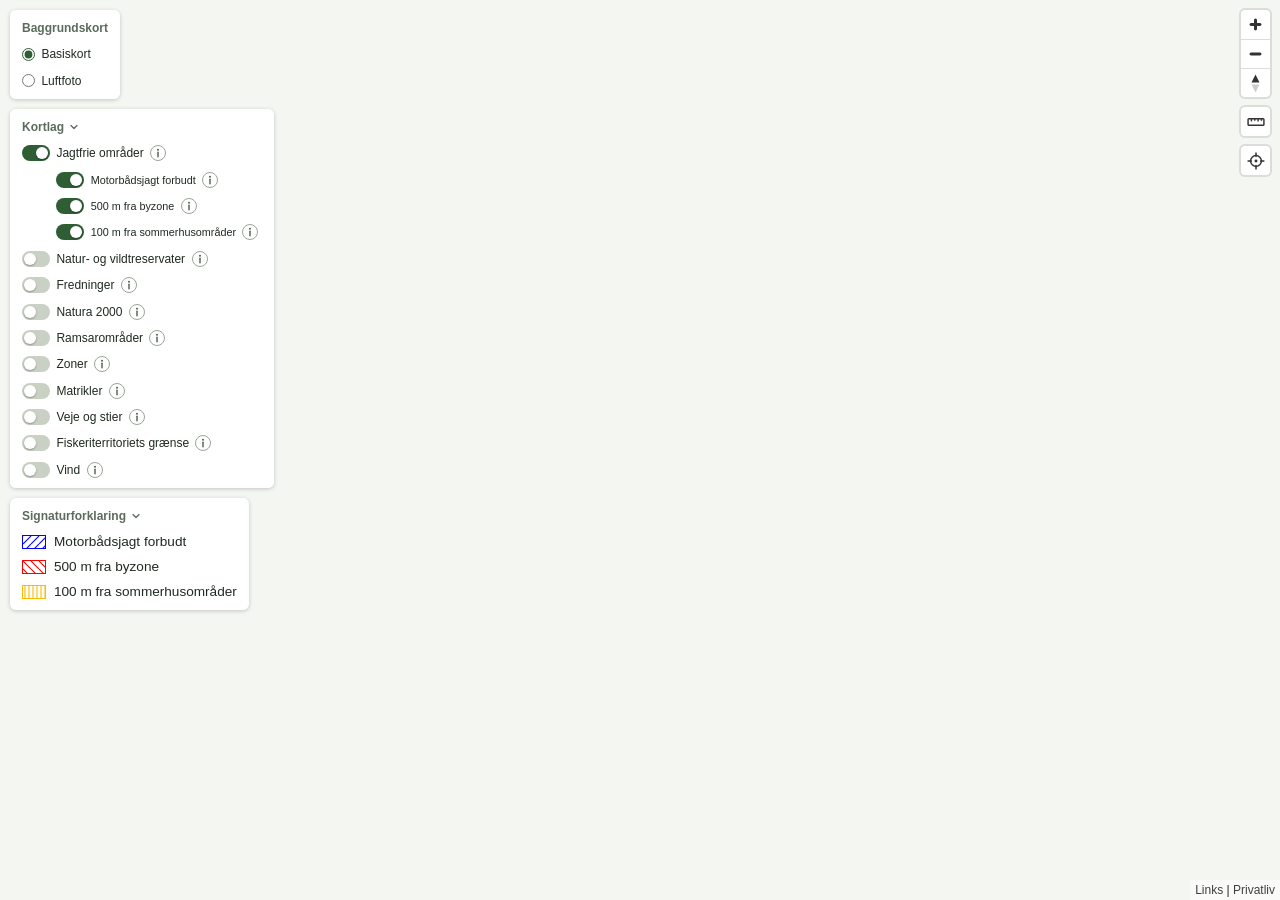
==== index.html @ 5e7ad7a2 "Publish site 20261121-222039" ====
<!doctype html>
<html lang="da">
  <head>
    <meta charset="UTF-8" />
    <meta name="viewport" content="width=device-width, initial-scale=1.0" />
    <title>Jagtkort – jagtfrie områder, reservater og matrikler i Danmark</title>
    <meta
      name="description"
      content="Gratis jagtkort over Danmark: jagtfrie områder, natur- og vildtreservater, fredninger, Natura 2000, byzoner, matrikler, veje og vindprognose på ét kort."
    />
    <meta property="og:type" content="website" />
    <meta property="og:locale" content="da_DK" />
    <meta property="og:site_name" content="Jagtkort" />
    <meta property="og:title" content="Jagtkort – jagtfrie områder, reservater og matrikler i Danmark" />
    <meta
      property="og:description"
      content="Gratis jagtkort over Danmark: jagtfrie områder, natur- og vildtreservater, fredninger, Natura 2000, byzoner, matrikler, veje og vindprognose på ét kort."
    />
    <meta property="og:url" content="https://jagtkort.dk/" />
    <script type="module" crossorigin src="./assets/index-CoKIV1v_.js"></script>
    <link rel="stylesheet" crossorigin href="./assets/index-B9wYsP1P.css">
  </head>
  <body>
    <div id="root"></div>
  </body>
</html>
---- assets/index-B9wYsP1P.css ----
:root{color-scheme:light;font-family:system-ui,-apple-system,Segoe UI,Roboto,sans-serif;color:#1f2a20;background:#f4f6f2}*{box-sizing:border-box}body{margin:0}.map-panels{position:absolute;top:10px;left:10px;display:flex;flex-direction:column;align-items:flex-start;gap:10px;max-height:calc(100% - 20px - 2.5rem)}.map-panels.is-closed>:not(.map-panels-toggle){display:none}@media (max-width: 600px),(max-height: 500px){.map-panels{top:0;left:0;max-height:calc(100% - 2.5rem);padding:10px;overflow-y:auto}.map-panels .map-panel-legend{flex-shrink:0}.map-panels:has(~.wind-card){max-height:calc(100% - 10.5rem)}}.map-panel{display:flex;flex-direction:column;flex-shrink:0;gap:.4rem;min-width:0;margin:0;padding:.5rem .75rem;border:0;border-radius:6px;background:#fff;box-shadow:0 1px 4px #0003;accent-color:#2f5d34}.map-panel-legend{flex-shrink:1;min-height:2rem}.map-panel legend,.map-panel-heading{float:left;margin:0;padding:0;font-size:.75rem;font-weight:600;color:#5b6b5c}.map-panel-toggle{display:flex;gap:.25rem;align-items:center;padding:0;border:0;background:none;color:inherit;font:inherit;cursor:pointer}.map-panel-toggle svg{transition:transform .15s ease}.map-panel-toggle[aria-expanded=false] svg{transform:rotate(-90deg)}.map-panel-toggle:focus-visible{outline:2px solid #2f5d34;outline-offset:2px}.map-panel-body{display:flex;flex-direction:column;gap:.4rem}.map-panel label{display:flex;gap:.4rem;align-items:center;cursor:pointer}.map-panel input{margin:0}.map-panel-row{position:relative;display:flex;gap:.4rem;align-items:center}.map-info-button{-webkit-appearance:none;-moz-appearance:none;appearance:none;display:grid;place-items:center;width:1rem;height:1rem;padding:0;border:1px solid #9aa596;border-radius:50%;background:#fff;color:#5b6b5c;cursor:pointer}.map-info-button svg{width:100%;height:100%}.map-info-button:hover,.map-info-button[aria-expanded=true]{border-color:#2f5d34;background:#2f5d34;color:#fff}.map-info-button:focus-visible{outline:2px solid #2f5d34;outline-offset:2px}.map-info-box{position:absolute;z-index:1;top:-.5rem;left:calc(100% + .75rem + 10px);width:max-content;max-width:16rem;padding:.6rem .75rem;border-radius:6px;background:#fff;box-shadow:0 1px 4px #0003;font-size:.85rem;line-height:1.4}@media (max-width: 600px),(max-height: 500px){.map-info-box{top:calc(100% + .3rem);left:0;width:auto;max-width:none;right:0}}.map-info-box p{margin:0 0 .3rem}.map-info-box a{color:#2f5d34}.visually-hidden{position:absolute;width:1px;height:1px;overflow:hidden;clip:rect(0 0 0 0);white-space:nowrap}.map-panel-status{display:grid;margin-left:auto;padding-left:.5rem;color:#888}.map-panel-status>*{grid-area:1 / 1;justify-self:end;display:flex;align-items:center;gap:.35em;visibility:hidden}.map-panel-status>.is-current{visibility:visible}.map-panel-spinner{width:1.1em;height:1.1em;border:2px solid #c9d1c4;border-top-color:#2f5d34;border-radius:50%;animation:map-panel-spin .8s linear infinite}@keyframes map-panel-spin{to{transform:rotate(360deg)}}.map-panel-parts{display:flex;flex-direction:column;gap:.4rem;padding-left:2.15rem;font-size:.9em}.map-legend{display:flex;flex-direction:column;gap:.3rem;min-height:0;margin:0;padding:0;overflow-y:auto;font-size:.85rem;list-style:none}.map-legend li{display:flex;flex:none;gap:.5rem;align-items:center}.area-swatch{flex:none;width:24px;height:14px;border:1.25px solid}.line-swatch{flex:none;width:24px;height:14px}.switch{-webkit-appearance:none;-moz-appearance:none;appearance:none;position:relative;flex:none;width:1.75rem;height:1rem;border-radius:.5rem;background:#c9d1c4;cursor:pointer;transition:background-color .15s ease}.switch:before{content:"";position:absolute;top:2px;left:2px;width:calc(1rem - 4px);height:calc(1rem - 4px);border-radius:50%;background:#fff;box-shadow:0 1px 2px #0000004d;transition:transform .15s ease}.switch:checked{background:#2f5d34}.switch:checked:before{transform:translate(.75rem)}.switch:focus-visible{outline:2px solid #2f5d34;outline-offset:2px}.maplibregl-ctrl-group .tool-button{display:flex;align-items:center;justify-content:center;color:#333}.maplibregl-ctrl-group .tool-button[aria-pressed=true]{background:#2f5d34;color:#fff}.measure-point{width:12px;height:12px;border:2px solid #000;border-radius:50%;background:#fff;cursor:pointer}.tool-card{position:absolute;bottom:4.5rem;left:50%;transform:translate(-50%);display:flex;gap:.75rem;align-items:center;padding:.5rem .75rem;border-radius:6px;background:#fff;box-shadow:0 1px 4px #0003;white-space:nowrap}.measure-card span{min-width:10.5em;font-variant-numeric:tabular-nums}.tool-card button{padding:.2rem .5rem;border:1px solid #c9d1c4;border-radius:4px;background:#fff;font:inherit;cursor:pointer}.inspect-point{width:12px;height:12px;border:2px solid #fff;border-radius:50%;background:#2f5d34;box-shadow:0 0 0 1px #0006}.inspect-panel{position:absolute;top:10px;right:49px;width:20rem;max-height:calc(100% - 20px - 2.5rem);overflow-y:auto;padding:.6rem .75rem;border-radius:6px;background:#fff;box-shadow:0 1px 4px #0003}@media (max-width: 800px){.inspect-panel{top:auto;right:10px;bottom:4.5rem;left:10px;width:auto;max-height:45%}.wind-card~.inspect-panel{bottom:11rem;max-height:35%}}.inspect-header{display:flex;flex-wrap:wrap;gap:.4rem;align-items:flex-start;margin-bottom:.5rem}.inspect-share,.inspect-close{flex:none;height:1.75rem;padding:0 .5rem;border:1px solid #c9d1c4;border-radius:4px;background:#fff;color:inherit;font:inherit;cursor:pointer}.inspect-close{width:1.75rem;padding:0 0 .1rem;font-size:1.25rem;line-height:1}.inspect-share:focus-visible,.inspect-close:focus-visible{outline:2px solid #2f5d34;outline-offset:2px}.inspect-link{order:1;flex:0 0 100%;min-width:0;padding:.2rem .4rem;border:1px solid #c9d1c4;border-radius:4px;font:inherit}.inspect{font-size:.85rem;line-height:1.35}.inspect small{display:block;color:#5b6b5c}.inspect a{color:#2f5d34}.inspect-position{flex:1;margin:0;font-variant-numeric:tabular-nums}.inspect dl{display:grid;grid-template-columns:auto 1fr;gap:.35rem .75rem;margin:0}.inspect dt{color:#5b6b5c}.inspect dd{margin:0}.inspect-item{display:block}.inspect-item+.inspect-item{margin-top:.25rem}.inspect h3{margin:.7rem 0 .35rem;padding-top:.5rem;border-top:1px solid #e3e8df;font-size:inherit}.inspect-areas{display:flex;flex-direction:column;gap:.35rem;margin:0;padding:0;list-style:none}.inspect-areas li{display:flex;gap:.5rem;align-items:flex-start}.inspect-areas .area-swatch{margin-top:.1rem}.inspect-note{margin:0;color:#5b6b5c}.inspect-pending{display:flex;gap:.35em;align-items:center;color:#888}.inspect-credits{margin:.6rem 0 0;font-size:.7rem;color:#5b6b5c}.inspect-credits a{color:inherit}.wind-card{position:absolute;bottom:5rem;left:50%;transform:translate(-50%);width:min(24rem,calc(100% - 20px));padding:.5rem .75rem;border-radius:6px;background:#fff;box-shadow:0 1px 4px #0003}.wind-card~.tool-card{bottom:11rem}.wind-card-time{display:flex;align-items:center;height:1.75rem;font-variant-numeric:tabular-nums}.wind-card-time output{flex:1;text-align:center}.wind-card-time button{width:1.75rem;height:1.75rem;padding:0 0 .15rem;border:1px solid #c9d1c4;border-radius:4px;background:#fff;color:inherit;font:inherit;font-size:1.25rem;line-height:1;cursor:pointer}.wind-card-time button:disabled{color:#c9d1c4;cursor:default}.wind-slider{-webkit-appearance:none;-moz-appearance:none;appearance:none;display:block;width:100%;height:1.75rem;margin:0;background:none;cursor:pointer}.wind-slider::-webkit-slider-runnable-track{height:4px;border-radius:2px;background:#c9d1c4}.wind-slider::-moz-range-track{height:4px;border-radius:2px;background:#c9d1c4}.wind-slider::-webkit-slider-thumb{-webkit-appearance:none;-moz-appearance:none;appearance:none;width:1.25rem;height:1.25rem;margin-top:calc(2px - .625rem);border:2px solid #fff;border-radius:50%;background:#2f5d34;box-shadow:0 1px 2px #0000004d}.wind-slider::-moz-range-thumb{box-sizing:border-box;width:1.25rem;height:1.25rem;border:2px solid #fff;border-radius:50%;background:#2f5d34;box-shadow:0 1px 2px #0000004d}.wind-slider:focus-visible{outline:2px solid #2f5d34;outline-offset:2px}.wind-days{position:relative;height:1rem;margin:0 .625rem;font-size:.7rem;line-height:1rem;color:#5b6b5c}.wind-days span{position:absolute;top:0;height:100%;padding-left:.25rem;border-left:1px solid #9aa596;white-space:nowrap}.page{max-width:1100px;margin:0 auto;padding:3rem 1.25rem 4rem}.page__header h1{margin:0 0 .25rem;font-size:2.25rem;letter-spacing:-.02em}.page__header p{margin:0 0 2rem;color:#5b6b5c}.cards{list-style:none;margin:0;padding:0;display:grid;gap:1.5rem;grid-template-columns:repeat(auto-fill,minmax(280px,1fr))}.cards li{position:relative;transition:transform .15s ease}.cards li:hover,.cards li:has(:focus-visible){transform:translateY(-3px)}.card{display:flex;flex-direction:column;height:100%;overflow:hidden;border-radius:12px;background:#fff;color:inherit;text-decoration:none;box-shadow:0 1px 2px #1f2a2014,0 8px 24px #1f2a200f;transition:box-shadow .15s ease}.cards li:hover .card,.card:focus-visible{box-shadow:0 2px 4px #1f2a201a,0 14px 32px #1f2a201f}.card__image{display:block;width:100%;aspect-ratio:16 / 10;object-fit:cover;background:#e3e8df}.card__credit{position:absolute;top:0;right:0;margin:0;padding:.1rem .45rem;border-radius:0 12px 0 6px;font-size:.6875rem;color:#fff;background:#1f2a20cc}.card__credit a{color:inherit;text-decoration:none}.card__credit a:hover{text-decoration:underline}.card__body{padding:1rem 1.1rem 1.25rem}.card__body h2{margin:0 0 .35rem;font-size:1.1rem}.card__body p{margin:0;font-size:.9rem;line-height:1.45;color:#5b6b5c}.about{max-width:44rem;margin-top:3rem}.about h2{margin:0 0 .25rem;font-size:1.5rem}.about p{margin:0 0 .75rem;color:#5b6b5c;line-height:1.5}.about a{color:#2f5d34}.laws{margin-top:3rem}.laws h2{margin:0 0 .25rem;font-size:1.5rem}.laws p{margin:0 0 1rem;color:#5b6b5c}.laws ul{margin:0;padding:0;list-style:none;border-radius:12px;background:#fff;box-shadow:0 1px 2px #1f2a2014,0 8px 24px #1f2a200f}.laws li{display:flex;flex-wrap:wrap;justify-content:space-between;gap:.25rem 1rem;padding:.85rem 1.1rem}.laws li+li{border-top:1px solid #e3e8df}.laws a{color:#2f5d34;font-weight:600;text-decoration:none}.laws a:hover,.laws a:focus-visible{text-decoration:underline}.laws__ref{font-size:.85rem;color:#5b6b5c}.page__footer{margin-top:3rem;padding-top:1rem;border-top:1px solid #dfe5da;font-size:.75rem;line-height:1.5;color:#5b6b5c}.page__footer a{color:inherit}.page__header a,.text a{color:#2f5d34}.text{max-width:44rem;line-height:1.55}.text p{margin:0 0 .75rem}
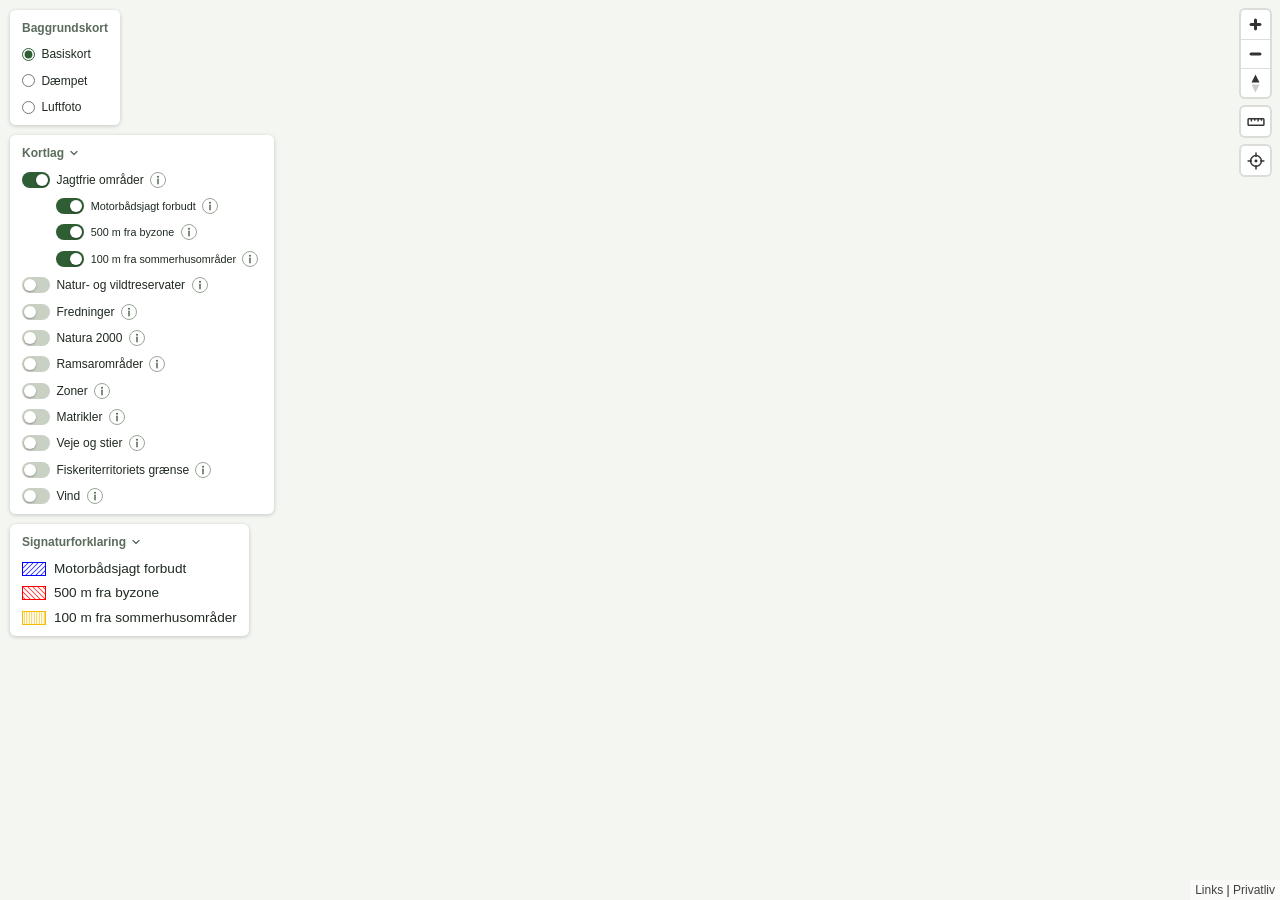
==== commit d592d11d: "Publish site 20261123-124647" ====
--- a/index.html
+++ b/index.html
@@ -17,8 +17,8 @@
       content="Gratis jagtkort over Danmark: jagtfrie områder, natur- og vildtreservater, fredninger, Natura 2000, byzoner, matrikler, veje og vindprognose på ét kort."
     />
     <meta property="og:url" content="https://jagtkort.dk/" />
-    <script type="module" crossorigin src="./assets/index-CoKIV1v_.js"></script>
-    <link rel="stylesheet" crossorigin href="./assets/index-B9wYsP1P.css">
+    <script type="module" crossorigin src="./assets/index-cZtCzRkx.js"></script>
+    <link rel="stylesheet" crossorigin href="./assets/index-BGNX6D4W.css">
   </head>
   <body>
     <div id="root"></div>
--- a/assets/index-BGNX6D4W.css
+++ b/assets/index-BGNX6D4W.css
@@ -0,0 +1 @@
+:root{color-scheme:light;font-family:system-ui,-apple-system,Segoe UI,Roboto,sans-serif;color:#1f2a20;background:#f4f6f2}*{box-sizing:border-box}body{margin:0}.map-panels{position:absolute;top:10px;left:10px;display:flex;flex-direction:column;align-items:flex-start;gap:10px;max-height:calc(100% - 20px - 2.5rem)}.map-panels.is-closed>:not(.map-panels-toggle){display:none}@media (max-width: 600px),(max-height: 500px){.map-panels{top:0;left:0;max-height:calc(100% - 2.5rem);padding:10px;overflow-y:auto}.map-panels .map-panel-legend{flex-shrink:0}.map-panels:has(~.wind-card){max-height:calc(100% - 10.5rem)}}.map-panel{display:flex;flex-direction:column;flex-shrink:0;gap:.4rem;min-width:0;margin:0;padding:.5rem .75rem;border:0;border-radius:6px;background:#fff;box-shadow:0 1px 4px #0003;accent-color:#2f5d34}.map-panel-legend{flex-shrink:1;min-height:2rem}.map-panel legend,.map-panel-heading{float:left;margin:0;padding:0;font-size:.75rem;font-weight:600;color:#5b6b5c}.map-panel-toggle{display:flex;gap:.25rem;align-items:center;padding:0;border:0;background:none;color:inherit;font:inherit;cursor:pointer}.map-panel-toggle svg{transition:transform .15s ease}.map-panel-toggle[aria-expanded=false] svg{transform:rotate(-90deg)}.map-panel-toggle:focus-visible{outline:2px solid #2f5d34;outline-offset:2px}.map-panel-body{display:flex;flex-direction:column;gap:.4rem}.map-panel label{display:flex;gap:.4rem;align-items:center;cursor:pointer}.map-panel input{margin:0}.map-panel-row{position:relative;display:flex;gap:.4rem;align-items:center}.map-info-button{-webkit-appearance:none;-moz-appearance:none;appearance:none;display:grid;place-items:center;width:1rem;height:1rem;padding:0;border:1px solid #9aa596;border-radius:50%;background:#fff;color:#5b6b5c;cursor:pointer}.map-info-button svg{width:100%;height:100%}.map-info-button:hover,.map-info-button[aria-expanded=true]{border-color:#2f5d34;background:#2f5d34;color:#fff}.map-info-button:focus-visible{outline:2px solid #2f5d34;outline-offset:2px}.map-info-box{position:absolute;z-index:1;top:-.5rem;left:calc(100% + .75rem + 10px);width:max-content;max-width:16rem;padding:.6rem .75rem;border-radius:6px;background:#fff;box-shadow:0 1px 4px #0003;font-size:.85rem;line-height:1.4}@media (max-width: 600px),(max-height: 500px){.map-info-box{top:calc(100% + .3rem);left:0;width:auto;max-width:none;right:0}}.map-info-box p{margin:0 0 .3rem}.map-info-box a{color:#2f5d34}.visually-hidden{position:absolute;width:1px;height:1px;overflow:hidden;clip:rect(0 0 0 0);white-space:nowrap}.map-panel-status{display:grid;margin-left:auto;padding-left:.5rem;color:#888}.map-panel-status>*{grid-area:1 / 1;justify-self:end;display:flex;align-items:center;gap:.35em;visibility:hidden}.map-panel-status>.is-current{visibility:visible}.map-panel-spinner{width:1.1em;height:1.1em;border:2px solid #c9d1c4;border-top-color:#2f5d34;border-radius:50%;animation:map-panel-spin .8s linear infinite}@keyframes map-panel-spin{to{transform:rotate(360deg)}}.map-panel-parts{display:flex;flex-direction:column;gap:.4rem;padding-left:2.15rem;font-size:.9em}.map-legend{display:flex;flex-direction:column;gap:.3rem;min-height:0;margin:0;padding:0;overflow-y:auto;font-size:.85rem;list-style:none}.map-legend li{display:flex;flex:none;gap:.5rem;align-items:center}.area-swatch{flex:none;width:24px;height:14px;border:1.25px solid}.line-swatch{flex:none;width:24px;height:14px}.switch{-webkit-appearance:none;-moz-appearance:none;appearance:none;position:relative;flex:none;width:1.75rem;height:1rem;border-radius:.5rem;background:#c9d1c4;cursor:pointer;transition:background-color .15s ease}.switch:before{content:"";position:absolute;top:2px;left:2px;width:calc(1rem - 4px);height:calc(1rem - 4px);border-radius:50%;background:#fff;box-shadow:0 1px 2px #0000004d;transition:transform .15s ease}.switch:checked{background:#2f5d34}.switch:checked:before{transform:translate(.75rem)}.switch:focus-visible{outline:2px solid #2f5d34;outline-offset:2px}.maplibregl-ctrl-group .tool-button{display:flex;align-items:center;justify-content:center;color:#333}.maplibregl-ctrl-group .tool-button[aria-pressed=true]{background:#2f5d34;color:#fff}.measure-point{width:12px;height:12px;border:2px solid #000;border-radius:50%;background:#fff;cursor:pointer}.tool-card{position:absolute;bottom:4.5rem;left:50%;transform:translate(-50%);display:flex;gap:.75rem;align-items:center;padding:.5rem .75rem;border-radius:6px;background:#fff;box-shadow:0 1px 4px #0003;white-space:nowrap}.measure-card span{min-width:10.5em;font-variant-numeric:tabular-nums}.tool-card button{padding:.2rem .5rem;border:1px solid #c9d1c4;border-radius:4px;background:#fff;font:inherit;cursor:pointer}.inspect-point{width:12px;height:12px;border:2px solid #fff;border-radius:50%;background:#2f5d34;box-shadow:0 0 0 1px #0006}.inspect-panel{position:absolute;top:10px;right:49px;width:20rem;max-height:calc(100% - 20px - 2.5rem);overflow-y:auto;padding:.6rem .75rem;border-radius:6px;background:#fff;box-shadow:0 1px 4px #0003}@media (max-width: 800px){.inspect-panel{top:auto;right:10px;bottom:4.5rem;left:10px;width:auto;max-height:45%}.wind-card~.inspect-panel{bottom:11rem;max-height:35%}}.inspect-header{display:flex;flex-wrap:wrap;gap:.4rem;align-items:flex-start;margin-bottom:.5rem}.inspect-share,.inspect-close{flex:none;height:1.75rem;padding:0 .5rem;border:1px solid #c9d1c4;border-radius:4px;background:#fff;color:inherit;font:inherit;cursor:pointer}.inspect-close{width:1.75rem;padding:0 0 .1rem;font-size:1.25rem;line-height:1}.inspect-share:focus-visible,.inspect-close:focus-visible{outline:2px solid #2f5d34;outline-offset:2px}.inspect-link{order:1;flex:0 0 100%;min-width:0;padding:.2rem .4rem;border:1px solid #c9d1c4;border-radius:4px;font:inherit}.inspect{font-size:.85rem;line-height:1.35}.inspect small{display:block;color:#5b6b5c}.inspect a{color:#2f5d34}.inspect-position{flex:1;margin:0;font-variant-numeric:tabular-nums}.inspect dl{display:grid;grid-template-columns:auto 1fr;gap:.35rem .75rem;margin:0}.inspect dt{color:#5b6b5c}.inspect dd{margin:0}.inspect-item{display:block}.inspect-item+.inspect-item{margin-top:.25rem}.inspect h3{margin:.7rem 0 .35rem;padding-top:.5rem;border-top:1px solid #e3e8df;font-size:inherit}.inspect-areas{display:flex;flex-direction:column;gap:.35rem;margin:0;padding:0;list-style:none}.inspect-areas li{display:flex;gap:.5rem;align-items:flex-start}.inspect-areas .area-swatch{margin-top:.1rem}.inspect-rule{color:#5b6b5c;font-size:.8rem}.inspect-rule summary{cursor:pointer}.inspect-rule p{margin:.2rem 0 .3rem;white-space:pre-line}.inspect-areas+.inspect-areas,.inspect-areas+.inspect-note{margin-top:.35rem}.inspect-note{margin:0;color:#5b6b5c}.inspect-pending{display:flex;gap:.35em;align-items:center;color:#888}.inspect-credits{margin:.6rem 0 0;font-size:.7rem;color:#5b6b5c}.inspect-credits a{color:inherit}.wind-card{position:absolute;bottom:5rem;left:50%;transform:translate(-50%);width:min(24rem,calc(100% - 20px));padding:.5rem .75rem;border-radius:6px;background:#fff;box-shadow:0 1px 4px #0003}.wind-card~.tool-card{bottom:11rem}.wind-card-time{display:flex;align-items:center;height:1.75rem;font-variant-numeric:tabular-nums}.wind-card-time output{flex:1;text-align:center}.wind-card-time button{width:1.75rem;height:1.75rem;padding:0 0 .15rem;border:1px solid #c9d1c4;border-radius:4px;background:#fff;color:inherit;font:inherit;font-size:1.25rem;line-height:1;cursor:pointer}.wind-card-time button:disabled{color:#c9d1c4;cursor:default}.wind-slider{-webkit-appearance:none;-moz-appearance:none;appearance:none;display:block;width:100%;height:1.75rem;margin:0;background:none;cursor:pointer}.wind-slider::-webkit-slider-runnable-track{height:4px;border-radius:2px;background:#c9d1c4}.wind-slider::-moz-range-track{height:4px;border-radius:2px;background:#c9d1c4}.wind-slider::-webkit-slider-thumb{-webkit-appearance:none;-moz-appearance:none;appearance:none;width:1.25rem;height:1.25rem;margin-top:calc(2px - .625rem);border:2px solid #fff;border-radius:50%;background:#2f5d34;box-shadow:0 1px 2px #0000004d}.wind-slider::-moz-range-thumb{box-sizing:border-box;width:1.25rem;height:1.25rem;border:2px solid #fff;border-radius:50%;background:#2f5d34;box-shadow:0 1px 2px #0000004d}.wind-slider:focus-visible{outline:2px solid #2f5d34;outline-offset:2px}.wind-days{position:relative;height:1rem;margin:0 .625rem;font-size:.7rem;line-height:1rem;color:#5b6b5c}.wind-days span{position:absolute;top:0;height:100%;padding-left:.25rem;border-left:1px solid #9aa596;white-space:nowrap}.page{max-width:1100px;margin:0 auto;padding:3rem 1.25rem 4rem}.page__header h1{margin:0 0 .25rem;font-size:2.25rem;letter-spacing:-.02em}.page__header p{margin:0 0 2rem;color:#5b6b5c}.cards{list-style:none;margin:0;padding:0;display:grid;gap:1.5rem;grid-template-columns:repeat(auto-fill,minmax(280px,1fr))}.cards li{position:relative;transition:transform .15s ease}.cards li:hover,.cards li:has(:focus-visible){transform:translateY(-3px)}.card{display:flex;flex-direction:column;height:100%;overflow:hidden;border-radius:12px;background:#fff;color:inherit;text-decoration:none;box-shadow:0 1px 2px #1f2a2014,0 8px 24px #1f2a200f;transition:box-shadow .15s ease}.cards li:hover .card,.card:focus-visible{box-shadow:0 2px 4px #1f2a201a,0 14px 32px #1f2a201f}.card__image{display:block;width:100%;aspect-ratio:16 / 10;object-fit:cover;background:#e3e8df}.card__credit{position:absolute;top:0;right:0;margin:0;padding:.1rem .45rem;border-radius:0 12px 0 6px;font-size:.6875rem;color:#fff;background:#1f2a20cc}.card__credit a{color:inherit;text-decoration:none}.card__credit a:hover{text-decoration:underline}.card__body{padding:1rem 1.1rem 1.25rem}.card__body h2{margin:0 0 .35rem;font-size:1.1rem}.card__body p{margin:0;font-size:.9rem;line-height:1.45;color:#5b6b5c}.about{max-width:44rem;margin-top:3rem}.about h2{margin:0 0 .25rem;font-size:1.5rem}.about p{margin:0 0 .75rem;color:#5b6b5c;line-height:1.5}.about a{color:#2f5d34}.laws{margin-top:3rem}.laws h2{margin:0 0 .25rem;font-size:1.5rem}.laws p{margin:0 0 1rem;color:#5b6b5c}.laws ul{margin:0;padding:0;list-style:none;border-radius:12px;background:#fff;box-shadow:0 1px 2px #1f2a2014,0 8px 24px #1f2a200f}.laws li{display:flex;flex-wrap:wrap;justify-content:space-between;gap:.25rem 1rem;padding:.85rem 1.1rem}.laws li+li{border-top:1px solid #e3e8df}.laws a{color:#2f5d34;font-weight:600;text-decoration:none}.laws a:hover,.laws a:focus-visible{text-decoration:underline}.laws__ref{font-size:.85rem;color:#5b6b5c}.page__footer{margin-top:3rem;padding-top:1rem;border-top:1px solid #dfe5da;font-size:.75rem;line-height:1.5;color:#5b6b5c}.page__footer a{color:inherit}.page__header a,.text a{color:#2f5d34}.text{max-width:44rem;line-height:1.55}.text p{margin:0 0 .75rem}
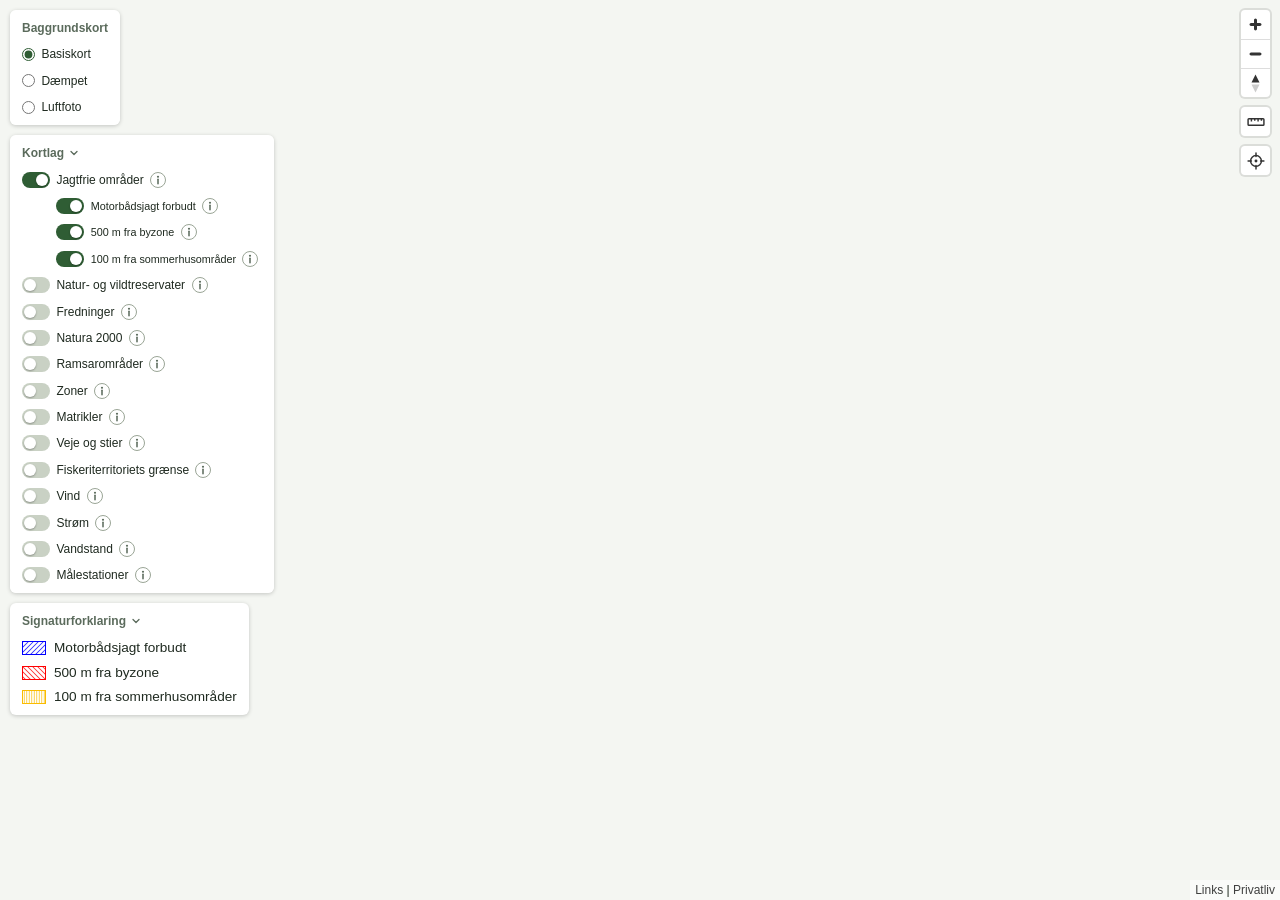
==== commit 974b0fdf: "Publish site 20261123-203820" ====
--- a/index.html
+++ b/index.html
@@ -17,8 +17,8 @@
       content="Gratis jagtkort over Danmark: jagtfrie områder, natur- og vildtreservater, fredninger, Natura 2000, byzoner, matrikler, veje og vindprognose på ét kort."
     />
     <meta property="og:url" content="https://jagtkort.dk/" />
-    <script type="module" crossorigin src="./assets/index-cZtCzRkx.js"></script>
-    <link rel="stylesheet" crossorigin href="./assets/index-BGNX6D4W.css">
+    <script type="module" crossorigin src="./assets/index-tEbn5fWo.js"></script>
+    <link rel="stylesheet" crossorigin href="./assets/index-BYzYCMsF.css">
   </head>
   <body>
     <div id="root"></div>
--- a/assets/index-BYzYCMsF.css
+++ b/assets/index-BYzYCMsF.css
@@ -0,0 +1 @@
+:root{color-scheme:light;font-family:system-ui,-apple-system,Segoe UI,Roboto,sans-serif;color:#1f2a20;background:#f4f6f2}*{box-sizing:border-box}body{margin:0}.map-panels{position:absolute;top:10px;left:10px;display:flex;flex-direction:column;align-items:flex-start;gap:10px;max-height:calc(100% - 20px - 2.5rem)}.map-panels.is-closed>:not(.map-panels-toggle){display:none}@media (max-width: 600px),(max-height: 500px){.map-panels{top:0;left:0;max-height:calc(100% - 2.5rem);padding:10px;overflow-y:auto}.map-panels .map-panel-legend{flex-shrink:0}.map-panels:has(~.forecast-card){max-height:calc(100% - 11.75rem)}}.map-panel{display:flex;flex-direction:column;flex-shrink:0;gap:.4rem;min-width:0;margin:0;padding:.5rem .75rem;border:0;border-radius:6px;background:#fff;box-shadow:0 1px 4px #0003;accent-color:#2f5d34}.map-panel-legend{flex-shrink:1;min-height:2rem}.map-panel legend,.map-panel-heading{float:left;margin:0;padding:0;font-size:.75rem;font-weight:600;color:#5b6b5c}.map-panel-toggle{display:flex;gap:.25rem;align-items:center;padding:0;border:0;background:none;color:inherit;font:inherit;cursor:pointer}.map-panel-toggle svg{transition:transform .15s ease}.map-panel-toggle[aria-expanded=false] svg{transform:rotate(-90deg)}.map-panel-toggle:focus-visible{outline:2px solid #2f5d34;outline-offset:2px}.map-panel-body{display:flex;flex-direction:column;gap:.4rem}.map-panel label{display:flex;gap:.4rem;align-items:center;cursor:pointer}.map-panel input{margin:0}.map-panel-row{position:relative;display:flex;gap:.4rem;align-items:center}.map-info-button{-webkit-appearance:none;-moz-appearance:none;appearance:none;display:grid;place-items:center;width:1rem;height:1rem;padding:0;border:1px solid #9aa596;border-radius:50%;background:#fff;color:#5b6b5c;cursor:pointer}.map-info-button svg{width:100%;height:100%}.map-info-button:hover,.map-info-button[aria-expanded=true]{border-color:#2f5d34;background:#2f5d34;color:#fff}.map-info-button:focus-visible{outline:2px solid #2f5d34;outline-offset:2px}.map-info-box{position:absolute;z-index:1;top:-.5rem;left:calc(100% + .75rem + 10px);width:max-content;max-width:16rem;padding:.6rem .75rem;border-radius:6px;background:#fff;box-shadow:0 1px 4px #0003;font-size:.85rem;line-height:1.4}@media (max-width: 600px),(max-height: 500px){.map-info-box{top:calc(100% + .3rem);left:0;width:auto;max-width:none;right:0}}.map-info-box p{margin:0 0 .3rem}.map-info-box a{color:#2f5d34}.visually-hidden{position:absolute;width:1px;height:1px;overflow:hidden;clip:rect(0 0 0 0);white-space:nowrap}.map-panel-status{display:grid;margin-left:auto;padding-left:.5rem;color:#888}.map-panel-status>*{grid-area:1 / 1;justify-self:end;display:flex;align-items:center;gap:.35em;visibility:hidden}.map-panel-status>.is-current{visibility:visible}.map-panel-spinner{width:1.1em;height:1.1em;border:2px solid #c9d1c4;border-top-color:#2f5d34;border-radius:50%;animation:map-panel-spin .8s linear infinite}@keyframes map-panel-spin{to{transform:rotate(360deg)}}.map-panel-parts{display:flex;flex-direction:column;gap:.4rem;padding-left:2.15rem;font-size:.9em}.map-legend{display:flex;flex-direction:column;gap:.3rem;min-height:0;margin:0;padding:0;overflow-y:auto;font-size:.85rem;list-style:none}.map-legend li{display:flex;flex:none;gap:.5rem;align-items:center}.area-swatch{flex:none;width:24px;height:14px;border:1.25px solid}.line-swatch{flex:none;width:24px;height:14px}.switch{-webkit-appearance:none;-moz-appearance:none;appearance:none;position:relative;flex:none;width:1.75rem;height:1rem;border-radius:.5rem;background:#c9d1c4;cursor:pointer;transition:background-color .15s ease}.switch:before{content:"";position:absolute;top:2px;left:2px;width:calc(1rem - 4px);height:calc(1rem - 4px);border-radius:50%;background:#fff;box-shadow:0 1px 2px #0000004d;transition:transform .15s ease}.switch:checked{background:#2f5d34}.switch:checked:before{transform:translate(.75rem)}.switch:focus-visible{outline:2px solid #2f5d34;outline-offset:2px}.maplibregl-ctrl-group .tool-button{display:flex;align-items:center;justify-content:center;color:#333}.maplibregl-ctrl-group .tool-button[aria-pressed=true]{background:#2f5d34;color:#fff}.measure-point{width:12px;height:12px;border:2px solid #000;border-radius:50%;background:#fff;cursor:pointer}.tool-card{position:absolute;bottom:4.5rem;left:50%;transform:translate(-50%);display:flex;gap:.75rem;align-items:center;padding:.5rem .75rem;border-radius:6px;background:#fff;box-shadow:0 1px 4px #0003;white-space:nowrap}.measure-card span{min-width:10.5em;font-variant-numeric:tabular-nums}.tool-card button{padding:.2rem .5rem;border:1px solid #c9d1c4;border-radius:4px;background:#fff;font:inherit;cursor:pointer}.inspect-point{width:12px;height:12px;border:2px solid #fff;border-radius:50%;background:#2f5d34;box-shadow:0 0 0 1px #0006}.inspect-panel{position:absolute;top:10px;right:49px;width:20rem;max-height:calc(100% - 20px - 2.5rem);overflow-y:auto;padding:.6rem .75rem;border-radius:6px;background:#fff;box-shadow:0 1px 4px #0003}@media (max-width: 800px){.inspect-panel{top:auto;right:10px;bottom:4.5rem;left:10px;width:auto;max-height:45%}.forecast-card~.inspect-panel{bottom:12.25rem;max-height:35%}}.inspect-header{display:flex;flex-wrap:wrap;gap:.4rem;align-items:flex-start;margin-bottom:.5rem}.inspect-share,.inspect-close{flex:none;height:1.75rem;padding:0 .5rem;border:1px solid #c9d1c4;border-radius:4px;background:#fff;color:inherit;font:inherit;cursor:pointer}.inspect-close{width:1.75rem;padding:0 0 .1rem;font-size:1.25rem;line-height:1}.inspect-share:focus-visible,.inspect-close:focus-visible{outline:2px solid #2f5d34;outline-offset:2px}.inspect-link{order:1;flex:0 0 100%;min-width:0;padding:.2rem .4rem;border:1px solid #c9d1c4;border-radius:4px;font:inherit}.inspect{font-size:.85rem;line-height:1.35}.inspect small{display:block;color:#5b6b5c}.inspect a{color:#2f5d34}.inspect-position{flex:1;margin:0;font-variant-numeric:tabular-nums}.inspect dl{display:grid;grid-template-columns:auto 1fr;gap:.35rem .75rem;margin:0}.inspect dt{color:#5b6b5c}.inspect dd{margin:0}.inspect-item{display:block}.inspect-item+.inspect-item{margin-top:.25rem}.inspect h3{margin:.7rem 0 .35rem;padding-top:.5rem;border-top:1px solid #e3e8df;font-size:inherit}.inspect-areas{display:flex;flex-direction:column;gap:.35rem;margin:0;padding:0;list-style:none}.inspect-areas li{display:flex;gap:.5rem;align-items:flex-start}.inspect-areas .area-swatch{margin-top:.1rem}.inspect-rule{color:#5b6b5c;font-size:.8rem}.inspect-rule summary{cursor:pointer}.inspect-rule p{margin:.2rem 0 .3rem;white-space:pre-line}.inspect-areas+.inspect-areas,.inspect-areas+.inspect-note{margin-top:.35rem}.inspect-note{margin:0;color:#5b6b5c}.inspect-pending{display:flex;gap:.35em;align-items:center;color:#888}.water-level{margin:.35rem 0 0}.water-level-readout{margin:0 0 .15rem;font-variant-numeric:tabular-nums}.water-level svg{display:block;width:100%;height:auto;touch-action:pan-y;font-size:9px;fill:#5b6b5c}.water-level-grid{stroke:#e3e8df}.water-level-normal{stroke:#9aa596}.water-level-now{stroke:#2f5d34;stroke-dasharray:2 2}.water-level-pointer{stroke:#444}.water-level-measured,.water-level-forecast{fill:none;stroke-width:1.75;stroke-linejoin:round}.water-level-measured{stroke:#0b2a6b}.water-level-forecast{stroke:#e0662b;stroke-dasharray:4 3}.water-level figcaption{display:flex;flex-wrap:wrap;gap:.2rem .4rem;align-items:center;font-size:.75rem;color:#5b6b5c}.water-level-key{display:inline-block;width:18px;border-top:2px solid #0b2a6b}.water-level-key-forecast{margin-left:.4rem;border-top:2px dashed #e0662b}.water-level-note{margin-top:.3rem;font-size:.75rem}.inspect-credits{margin:.6rem 0 0;font-size:.7rem;color:#5b6b5c}.inspect-credits a{color:inherit}.forecast-card{position:absolute;bottom:6.25rem;left:50%;transform:translate(-50%);width:min(24rem,calc(100% - 20px));padding:.5rem .75rem;border-radius:6px;background:#fff;box-shadow:0 1px 4px #0003}.forecast-card~.tool-card{bottom:12.25rem}.forecast-card-time{display:flex;align-items:center;height:1.75rem;font-variant-numeric:tabular-nums}.forecast-card-time output{flex:1;text-align:center}.forecast-card-time button{width:1.75rem;height:1.75rem;padding:0 0 .15rem;border:1px solid #c9d1c4;border-radius:4px;background:#fff;color:inherit;font:inherit;font-size:1.25rem;line-height:1;cursor:pointer}.forecast-card-time button:disabled{color:#c9d1c4;cursor:default}.forecast-slider{-webkit-appearance:none;-moz-appearance:none;appearance:none;display:block;width:100%;height:1.75rem;margin:0;background:none;cursor:pointer}.forecast-slider::-webkit-slider-runnable-track{height:4px;border-radius:2px;background:#c9d1c4}.forecast-slider::-moz-range-track{height:4px;border-radius:2px;background:#c9d1c4}.forecast-slider::-webkit-slider-thumb{-webkit-appearance:none;-moz-appearance:none;appearance:none;width:1.25rem;height:1.25rem;margin-top:calc(2px - .625rem);border:2px solid #fff;border-radius:50%;background:#2f5d34;box-shadow:0 1px 2px #0000004d}.forecast-slider::-moz-range-thumb{box-sizing:border-box;width:1.25rem;height:1.25rem;border:2px solid #fff;border-radius:50%;background:#2f5d34;box-shadow:0 1px 2px #0000004d}.forecast-slider:focus-visible{outline:2px solid #2f5d34;outline-offset:2px}.forecast-days{position:relative;height:1rem;margin:0 .625rem;font-size:.7rem;line-height:1rem;color:#5b6b5c}.forecast-days span{position:absolute;top:0;height:100%;padding-left:.25rem;border-left:1px solid #9aa596;white-space:nowrap}.page{max-width:1100px;margin:0 auto;padding:3rem 1.25rem 4rem}.page__header h1{margin:0 0 .25rem;font-size:2.25rem;letter-spacing:-.02em}.page__header p{margin:0 0 2rem;color:#5b6b5c}.cards{list-style:none;margin:0;padding:0;display:grid;gap:1.5rem;grid-template-columns:repeat(auto-fill,minmax(280px,1fr))}.cards li{position:relative;transition:transform .15s ease}.cards li:hover,.cards li:has(:focus-visible){transform:translateY(-3px)}.card{display:flex;flex-direction:column;height:100%;overflow:hidden;border-radius:12px;background:#fff;color:inherit;text-decoration:none;box-shadow:0 1px 2px #1f2a2014,0 8px 24px #1f2a200f;transition:box-shadow .15s ease}.cards li:hover .card,.card:focus-visible{box-shadow:0 2px 4px #1f2a201a,0 14px 32px #1f2a201f}.card__image{display:block;width:100%;aspect-ratio:16 / 10;object-fit:cover;background:#e3e8df}.card__credit{position:absolute;top:0;right:0;margin:0;padding:.1rem .45rem;border-radius:0 12px 0 6px;font-size:.6875rem;color:#fff;background:#1f2a20cc}.card__credit a{color:inherit;text-decoration:none}.card__credit a:hover{text-decoration:underline}.card__body{padding:1rem 1.1rem 1.25rem}.card__body h2{margin:0 0 .35rem;font-size:1.1rem}.card__body p{margin:0;font-size:.9rem;line-height:1.45;color:#5b6b5c}.about{max-width:44rem;margin-top:3rem}.about h2{margin:0 0 .25rem;font-size:1.5rem}.about p{margin:0 0 .75rem;color:#5b6b5c;line-height:1.5}.about a{color:#2f5d34}.laws{margin-top:3rem}.laws h2{margin:0 0 .25rem;font-size:1.5rem}.laws p{margin:0 0 1rem;color:#5b6b5c}.laws ul{margin:0;padding:0;list-style:none;border-radius:12px;background:#fff;box-shadow:0 1px 2px #1f2a2014,0 8px 24px #1f2a200f}.laws li{display:flex;flex-wrap:wrap;justify-content:space-between;gap:.25rem 1rem;padding:.85rem 1.1rem}.laws li+li{border-top:1px solid #e3e8df}.laws a{color:#2f5d34;font-weight:600;text-decoration:none}.laws a:hover,.laws a:focus-visible{text-decoration:underline}.laws__ref{font-size:.85rem;color:#5b6b5c}.page__footer{margin-top:3rem;padding-top:1rem;border-top:1px solid #dfe5da;font-size:.75rem;line-height:1.5;color:#5b6b5c}.page__footer a{color:inherit}.page__header a,.text a{color:#2f5d34}.text{max-width:44rem;line-height:1.55}.text p{margin:0 0 .75rem}
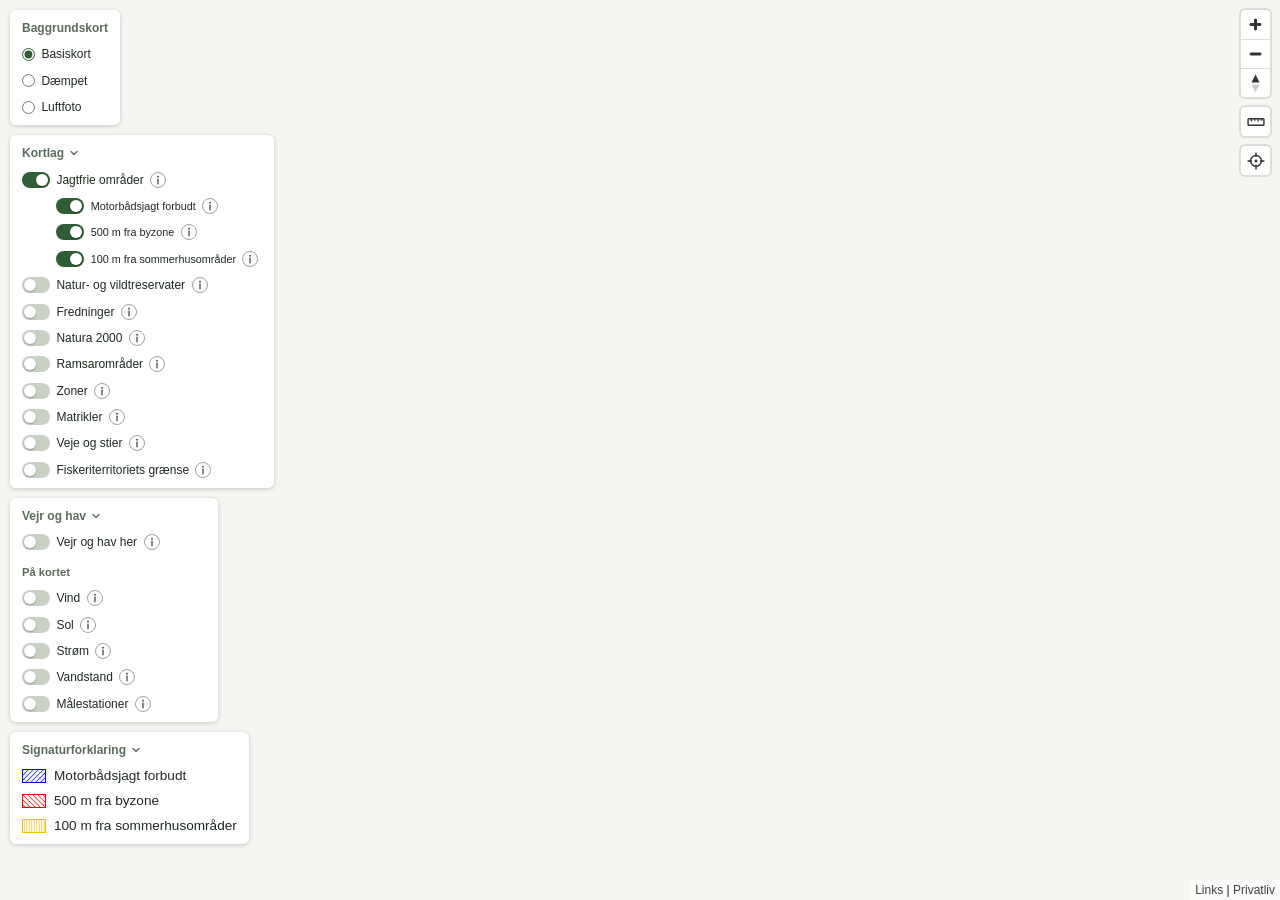
==== commit 93a42468: "Publish site 20261126-150524" ====
--- a/index.html
+++ b/index.html
@@ -17,8 +17,8 @@
       content="Gratis jagtkort over Danmark: jagtfrie områder, natur- og vildtreservater, fredninger, Natura 2000, byzoner, matrikler, veje og vindprognose på ét kort."
     />
     <meta property="og:url" content="https://jagtkort.dk/" />
-    <script type="module" crossorigin src="./assets/index-tEbn5fWo.js"></script>
-    <link rel="stylesheet" crossorigin href="./assets/index-BYzYCMsF.css">
+    <script type="module" crossorigin src="./assets/index-DoTLmvNs.js"></script>
+    <link rel="stylesheet" crossorigin href="./assets/index-D_bnyiwE.css">
   </head>
   <body>
     <div id="root"></div>
--- a/assets/index-D_bnyiwE.css
+++ b/assets/index-D_bnyiwE.css
@@ -0,0 +1 @@
+:root{color-scheme:light;font-family:system-ui,-apple-system,Segoe UI,Roboto,sans-serif;color:#1f2a20;background:#f4f6f2;--forecast-card-height: 5.5rem}*{box-sizing:border-box}body{margin:0}.map-panels{position:absolute;top:10px;left:10px;display:flex;flex-direction:column;align-items:flex-start;gap:10px;max-height:calc(100% - 20px - 2.5rem)}.map-panels.is-closed>:not(.map-panels-toggle){display:none}@media (max-width: 600px),(max-height: 500px){.map-panels{top:0;left:0;max-height:calc(100% - 2.5rem);padding:10px;overflow-y:auto}.map-panels .map-panel-legend{flex-shrink:0}.map-panels:has(~.forecast-card){max-height:calc(100% - 6.25rem - var(--forecast-card-height))}}.map-panel{display:flex;flex-direction:column;flex-shrink:0;gap:.4rem;min-width:0;margin:0;padding:.5rem .75rem;border:0;border-radius:6px;background:#fff;box-shadow:0 1px 4px #0003;accent-color:#2f5d34}.map-panel-legend{flex-shrink:1;min-height:2rem}.map-panel legend,.map-panel-heading{float:left;margin:0;padding:0;font-size:.75rem;font-weight:600;color:#5b6b5c}.map-panel-toggle{display:flex;gap:.25rem;align-items:center;padding:0;border:0;background:none;color:inherit;font:inherit;cursor:pointer}.map-panel-toggle svg{transition:transform .15s ease}.map-panel-toggle[aria-expanded=false] svg{transform:rotate(-90deg)}.map-panel-toggle:focus-visible{outline:2px solid #2f5d34;outline-offset:2px}.map-panel-body{display:flex;flex-direction:column;gap:.4rem}.map-panel label{display:flex;gap:.4rem;align-items:center;cursor:pointer}.map-panel input{margin:0}.map-panel-row{position:relative;display:flex;gap:.4rem;align-items:center}.map-info-button{-webkit-appearance:none;-moz-appearance:none;appearance:none;display:grid;place-items:center;width:1rem;height:1rem;padding:0;border:1px solid #9aa596;border-radius:50%;background:#fff;color:#5b6b5c;cursor:pointer}.map-info-button svg{width:100%;height:100%}.map-info-button:hover,.map-info-button[aria-expanded=true]{border-color:#2f5d34;background:#2f5d34;color:#fff}.map-info-button:focus-visible{outline:2px solid #2f5d34;outline-offset:2px}.map-info-box{position:absolute;z-index:1;top:-.5rem;left:calc(100% + .75rem + 10px);width:max-content;max-width:16rem;padding:.6rem .75rem;border-radius:6px;background:#fff;box-shadow:0 1px 4px #0003;font-size:.85rem;line-height:1.4}@media (max-width: 600px),(max-height: 500px){.map-info-box{top:calc(100% + .3rem);left:0;width:auto;max-width:none;right:0}}.map-info-box p{margin:0 0 .3rem}.map-info-box a{color:#2f5d34}.visually-hidden{position:absolute;width:1px;height:1px;overflow:hidden;clip:rect(0 0 0 0);white-space:nowrap}.map-panel-status{display:grid;margin-left:auto;padding-left:.5rem;color:#888}.map-panel-status>*{grid-area:1 / 1;justify-self:end;display:flex;align-items:center;gap:.35em;visibility:hidden}.map-panel-status>.is-current{visibility:visible}.map-panel-spinner{width:1.1em;height:1.1em;border:2px solid #c9d1c4;border-top-color:#2f5d34;border-radius:50%;animation:map-panel-spin .8s linear infinite}@keyframes map-panel-spin{to{transform:rotate(360deg)}}.map-panel-parts{display:flex;flex-direction:column;gap:.4rem;padding-left:2.15rem;font-size:.9em}.map-panel-subheading{margin:.2rem 0 0;font-size:.7rem;font-weight:600;color:#5b6b5c}.map-legend{display:flex;flex-direction:column;gap:.3rem;min-height:0;margin:0;padding:0;overflow-y:auto;font-size:.85rem;list-style:none}.map-legend li{display:flex;flex:none;gap:.5rem;align-items:center}.area-swatch{flex:none;width:24px;height:14px;border:1.25px solid}.line-swatch{flex:none;width:24px;height:14px}.switch{-webkit-appearance:none;-moz-appearance:none;appearance:none;position:relative;flex:none;width:1.75rem;height:1rem;border-radius:.5rem;background:#c9d1c4;cursor:pointer;transition:background-color .15s ease}.switch:before{content:"";position:absolute;top:2px;left:2px;width:calc(1rem - 4px);height:calc(1rem - 4px);border-radius:50%;background:#fff;box-shadow:0 1px 2px #0000004d;transition:transform .15s ease}.switch:checked{background:#2f5d34}.switch:checked:before{transform:translate(.75rem)}.switch:focus-visible{outline:2px solid #2f5d34;outline-offset:2px}.maplibregl-ctrl-group .tool-button{display:flex;align-items:center;justify-content:center;color:#333}.maplibregl-ctrl-group .tool-button[aria-pressed=true]{background:#2f5d34;color:#fff}.measure-point{width:12px;height:12px;border:2px solid #000;border-radius:50%;background:#fff;cursor:pointer}.tool-card{position:absolute;bottom:4.5rem;left:50%;transform:translate(-50%);display:flex;gap:.75rem;align-items:center;padding:.5rem .75rem;border-radius:6px;background:#fff;box-shadow:0 1px 4px #0003;white-space:nowrap}.measure-card span{min-width:10.5em;font-variant-numeric:tabular-nums}.tool-card button{padding:.2rem .5rem;border:1px solid #c9d1c4;border-radius:4px;background:#fff;font:inherit;cursor:pointer}.inspect-point{width:12px;height:12px;border:2px solid #fff;border-radius:50%;background:#2f5d34;box-shadow:0 0 0 1px #0006}.inspect-panel{position:absolute;top:10px;right:49px;width:20rem;max-height:calc(100% - 20px - 2.5rem);overflow-y:auto;padding:.6rem .75rem;border-radius:6px;background:#fff;box-shadow:0 1px 4px #0003}@media (max-width: 800px){.inspect-panel{top:auto;right:10px;bottom:4.5rem;left:10px;width:auto;max-height:45%}.forecast-card~.inspect-panel{bottom:calc(6.25rem + var(--forecast-card-height) + .5rem);max-height:35%}}.inspect-header{display:flex;flex-wrap:wrap;gap:.4rem;align-items:flex-start;margin-bottom:.5rem}.inspect-share,.inspect-close{flex:none;height:1.75rem;padding:0 .5rem;border:1px solid #c9d1c4;border-radius:4px;background:#fff;color:inherit;font:inherit;cursor:pointer}.inspect-close{width:1.75rem;padding:0 0 .1rem;font-size:1.25rem;line-height:1}.inspect-share:focus-visible,.inspect-close:focus-visible{outline:2px solid #2f5d34;outline-offset:2px}.inspect-link{order:1;flex:0 0 100%;min-width:0;padding:.2rem .4rem;border:1px solid #c9d1c4;border-radius:4px;font:inherit}.inspect{font-size:.85rem;line-height:1.35}.inspect small{display:block;color:#5b6b5c}.inspect a{color:#2f5d34}.inspect-position{flex:1;margin:0;font-variant-numeric:tabular-nums}.inspect dl{display:grid;grid-template-columns:auto 1fr;gap:.35rem .75rem;margin:0}.inspect dt{color:#5b6b5c}.inspect dd{margin:0}.inspect-item{display:block}.inspect-item+.inspect-item{margin-top:.25rem}.inspect h3{margin:.7rem 0 .35rem;padding-top:.5rem;border-top:1px solid #e3e8df;font-size:inherit}.inspect-areas{display:flex;flex-direction:column;gap:.35rem;margin:0;padding:0;list-style:none}.inspect-areas li{display:flex;gap:.5rem;align-items:flex-start}.inspect-areas .area-swatch{margin-top:.1rem}.inspect-rule{color:#5b6b5c;font-size:.8rem}.inspect-rule summary{cursor:pointer}.inspect-rule p{margin:.2rem 0 .3rem;white-space:pre-line}.inspect-areas+.inspect-areas,.inspect-areas+.inspect-note{margin-top:.35rem}.inspect-note{margin:0;color:#5b6b5c}.inspect-pending{display:flex;gap:.35em;align-items:center;color:#888}.water-level{margin:.35rem 0 0}.water-level-readout{margin:0 0 .15rem;font-variant-numeric:tabular-nums}.water-level svg{display:block;width:100%;height:auto;touch-action:pan-y;font-size:9px;fill:#5b6b5c}.water-level-grid{stroke:#e3e8df}.water-level-normal{stroke:#9aa596}.water-level-now{stroke:#2f5d34;stroke-dasharray:2 2}.water-level-pointer{stroke:#444}.water-level-slider{stroke:#2f5d34;stroke-width:1.5}.water-level-measured,.water-level-forecast{fill:none;stroke-width:1.75;stroke-linejoin:round}.water-level-measured{stroke:#0b2a6b}.water-level-forecast{stroke:#e0662b;stroke-dasharray:4 3}.water-level figcaption{display:flex;flex-wrap:wrap;gap:.2rem .4rem;align-items:center;font-size:.75rem;color:#5b6b5c}.water-level-key{display:inline-block;width:18px;border-top:2px solid #0b2a6b}.water-level-key-forecast{margin-left:.4rem;border-top:2px dashed #e0662b}.water-level-key-slider{width:2px;height:.75rem;margin-left:.4rem;border-top:0;background:#2f5d34}.water-level-note{margin-top:.3rem;font-size:.75rem}.inspect-credits{margin:.6rem 0 0;font-size:.7rem;color:#5b6b5c}.inspect-credits a{color:inherit}.forecast-card{position:absolute;bottom:6.25rem;left:50%;transform:translate(-50%);width:min(24rem,calc(100% - 20px));padding:.5rem .75rem;border-radius:6px;background:#fff;box-shadow:0 1px 4px #0003}.forecast-card~.tool-card{bottom:calc(6.25rem + var(--forecast-card-height) + .5rem)}.forecast-card-time{display:flex;align-items:center;height:1.75rem;font-variant-numeric:tabular-nums}.forecast-card-time output{flex:1;text-align:center}.forecast-card-time button{width:1.75rem;height:1.75rem;padding:0 0 .15rem;border:1px solid #c9d1c4;border-radius:4px;background:#fff;color:inherit;font:inherit;font-size:1.25rem;line-height:1;cursor:pointer}.forecast-card-time button:disabled{color:#c9d1c4;cursor:default}.forecast-card-time .forecast-now{width:auto;margin-left:.4rem;padding:0 .5rem;font-size:.8rem}.forecast-slider-track{position:relative}.forecast-daylight{position:absolute;top:calc(50% - 3px);right:.625rem;left:.625rem;height:6px;border-radius:3px}.forecast-card:has(.point-card){width:min(28rem,calc(100% - 20px))}.point-card{margin-bottom:.35rem;padding-bottom:.35rem;border-bottom:1px solid #e3e8df}.point-where{display:flex;gap:.5rem;align-items:center;justify-content:space-between;margin:0 0 .15rem;font-size:.7rem;color:#5b6b5c}.point-where a{color:inherit}.point-summary{flex:1;overflow:hidden;font-size:.8rem;color:#1f2a20;white-space:nowrap;text-overflow:ellipsis;font-variant-numeric:tabular-nums}.point-row{display:grid;grid-template-columns:2.4rem 1fr 6.5rem;gap:.4rem;align-items:center;height:1.6rem;font-size:.8rem;font-variant-numeric:tabular-nums}.point-text{overflow:hidden;white-space:nowrap;text-overflow:ellipsis}.point-big{font-weight:600;text-align:center;white-space:nowrap}.point-note{color:#888}.point-times{font-size:.7rem;color:#5b6b5c;text-align:right;white-space:nowrap}.dial{justify-self:center;width:1.5rem;height:1.5rem}.dial-rim{fill:#fff;stroke:#c9d1c4}.dial-north{stroke:#1f2a20;stroke-width:1.5}.dial-arrow{fill:none;stroke:#1f2a20;stroke-width:1.75;stroke-linecap:round;stroke-linejoin:round}.dial-sun{fill:#f6c445;stroke:#c98a00}.dial:has(.dial-sun) .dial-arrow{stroke:#c98a00}.dial.is-down .dial-sun{fill:#c9d1c4;stroke:#9aa596}.spark{display:block;width:100%;height:1.25rem}.spark path{fill:none;vector-effect:non-scaling-stroke}.spark-line{stroke:#2f5d34;stroke-width:1.5}.spark-other{stroke:#9aa596;stroke-width:1}.spark-zero{stroke:#c9d1c4;stroke-dasharray:2 2}.spark-hour{stroke:#e0662b;stroke-width:1.5}.point-crosshair{position:absolute;top:50%;left:50%;width:22px;height:22px;transform:translate(-50%,-50%);pointer-events:none;background:linear-gradient(#1f2a20,#1f2a20) center / 2px 100% no-repeat,linear-gradient(#1f2a20,#1f2a20) center / 100% 2px no-repeat;filter:drop-shadow(0 0 1px #fff) drop-shadow(0 0 1px #fff)}.forecast-slider{position:relative;-webkit-appearance:none;-moz-appearance:none;appearance:none;display:block;width:100%;height:1.75rem;margin:0;background:none;cursor:pointer}.forecast-slider::-webkit-slider-runnable-track{height:4px;border-radius:2px;background:transparent}.forecast-slider::-moz-range-track{height:4px;border-radius:2px;background:transparent}.forecast-slider::-webkit-slider-thumb{-webkit-appearance:none;-moz-appearance:none;appearance:none;width:1.25rem;height:1.25rem;margin-top:calc(2px - .625rem);border:2px solid #fff;border-radius:50%;background:#2f5d34;box-shadow:0 1px 2px #0000004d}.forecast-slider::-moz-range-thumb{box-sizing:border-box;width:1.25rem;height:1.25rem;border:2px solid #fff;border-radius:50%;background:#2f5d34;box-shadow:0 1px 2px #0000004d}.forecast-slider:focus-visible{outline:2px solid #2f5d34;outline-offset:2px}.forecast-days{position:relative;height:1rem;margin:0 .625rem;font-size:.7rem;line-height:1rem;color:#5b6b5c}.forecast-days span{position:absolute;top:0;height:100%;padding-left:.25rem;border-left:1px solid #9aa596;white-space:nowrap}.sun-compass{position:absolute;top:50%;left:50%;transform:translate(-50%,-50%);pointer-events:none}.sun-compass svg{display:block;font-size:11px;font-weight:600;filter:drop-shadow(0 0 1px #fff) drop-shadow(0 0 1px #fff)}.sun-compass line,.sun-ring,.sun-path{fill:none;stroke-linecap:round}.sun-ring{stroke:#2828288c;stroke-width:1.25;stroke-dasharray:3 3}.sun-path{stroke:#f1d184;stroke-width:2.5;stroke-dasharray:1 4}.sun-rise,.sun-set{stroke-width:2.5}.sun-rise{stroke:#e0862b}.sun-set{stroke:#9b3d6e}.sun-light{stroke:#e7a21b;stroke-width:3.5}.sun-light-head{fill:#e7a21b}.sun-shadow{stroke:#1f2a20b3;stroke-width:5}.sun-disc{fill:#f6c445;stroke:#fff;stroke-width:2}.sun-disc.is-down{fill:#9aa596}.sun-centre{fill:#1f2a20;stroke:#fff;stroke-width:1.5}.sun-label,.sun-north{fill:#1f2a20;stroke:#fff;stroke-width:3px;stroke-linejoin:round;paint-order:stroke}.sun-north{font-size:9px}.page{max-width:1100px;margin:0 auto;padding:3rem 1.25rem 4rem}.page__header h1{margin:0 0 .25rem;font-size:2.25rem;letter-spacing:-.02em}.page__header p{margin:0 0 2rem;color:#5b6b5c}.cards{list-style:none;margin:0;padding:0;display:grid;gap:1.5rem;grid-template-columns:repeat(auto-fill,minmax(280px,1fr))}.cards li{position:relative;transition:transform .15s ease}.cards li:hover,.cards li:has(:focus-visible){transform:translateY(-3px)}.card{display:flex;flex-direction:column;height:100%;overflow:hidden;border-radius:12px;background:#fff;color:inherit;text-decoration:none;box-shadow:0 1px 2px #1f2a2014,0 8px 24px #1f2a200f;transition:box-shadow .15s ease}.cards li:hover .card,.card:focus-visible{box-shadow:0 2px 4px #1f2a201a,0 14px 32px #1f2a201f}.card__image{display:block;width:100%;aspect-ratio:16 / 10;object-fit:cover;background:#e3e8df}.card__credit{position:absolute;top:0;right:0;margin:0;padding:.1rem .45rem;border-radius:0 12px 0 6px;font-size:.6875rem;color:#fff;background:#1f2a20cc}.card__credit a{color:inherit;text-decoration:none}.card__credit a:hover{text-decoration:underline}.card__body{padding:1rem 1.1rem 1.25rem}.card__body h2{margin:0 0 .35rem;font-size:1.1rem}.card__body p{margin:0;font-size:.9rem;line-height:1.45;color:#5b6b5c}.about{max-width:44rem;margin-top:3rem}.about h2{margin:0 0 .25rem;font-size:1.5rem}.about p{margin:0 0 .75rem;color:#5b6b5c;line-height:1.5}.about a{color:#2f5d34}.laws{margin-top:3rem}.laws h2{margin:0 0 .25rem;font-size:1.5rem}.laws p{margin:0 0 1rem;color:#5b6b5c}.laws ul{margin:0;padding:0;list-style:none;border-radius:12px;background:#fff;box-shadow:0 1px 2px #1f2a2014,0 8px 24px #1f2a200f}.laws li{display:flex;flex-wrap:wrap;justify-content:space-between;gap:.25rem 1rem;padding:.85rem 1.1rem}.laws li+li{border-top:1px solid #e3e8df}.laws a{color:#2f5d34;font-weight:600;text-decoration:none}.laws a:hover,.laws a:focus-visible{text-decoration:underline}.laws__ref{font-size:.85rem;color:#5b6b5c}.page__footer{margin-top:3rem;padding-top:1rem;border-top:1px solid #dfe5da;font-size:.75rem;line-height:1.5;color:#5b6b5c}.page__footer a{color:inherit}.page__header a,.text a{color:#2f5d34}.text{max-width:44rem;line-height:1.55}.text p{margin:0 0 .75rem}
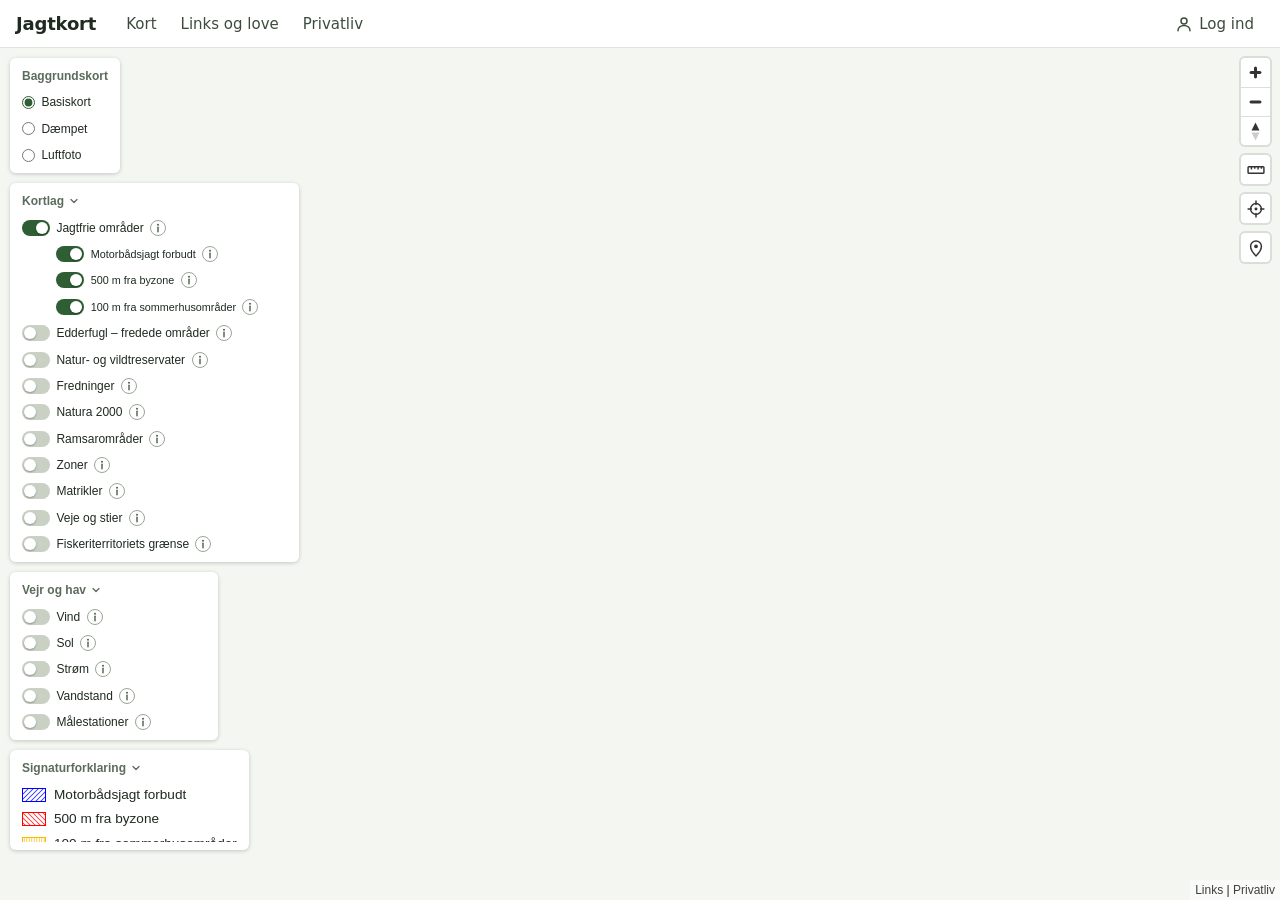
==== commit 3d56895b: "Publish site 20261126-191009" ====
--- a/index.html
+++ b/index.html
@@ -17,8 +17,8 @@
       content="Gratis jagtkort over Danmark: jagtfrie områder, natur- og vildtreservater, fredninger, Natura 2000, byzoner, matrikler, veje og vindprognose på ét kort."
     />
     <meta property="og:url" content="https://jagtkort.dk/" />
-    <script type="module" crossorigin src="./assets/index-DoTLmvNs.js"></script>
-    <link rel="stylesheet" crossorigin href="./assets/index-D_bnyiwE.css">
+    <script type="module" crossorigin src="./assets/index-DFAUlgIz.js"></script>
+    <link rel="stylesheet" crossorigin href="./assets/index-CsdCX6Qp.css">
   </head>
   <body>
     <div id="root"></div>
--- a/assets/index-CsdCX6Qp.css
+++ b/assets/index-CsdCX6Qp.css
@@ -0,0 +1 @@
+:root{color-scheme:light;font-family:system-ui,-apple-system,Segoe UI,Roboto,sans-serif;color:#1f2a20;background:#f4f6f2;--forecast-card-height: 5.5rem}*{box-sizing:border-box}body{margin:0}.map-panels{position:absolute;top:10px;left:10px;display:flex;flex-direction:column;align-items:flex-start;gap:10px;max-height:calc(100% - 20px - 2.5rem)}.map-panels.is-closed>:not(.map-panels-toggle){display:none}@media (max-width: 600px),(max-height: 500px){.map-panels{top:0;left:0;max-height:calc(100% - 2.5rem);padding:10px;overflow-y:auto}.map-panels .map-panel-legend{flex-shrink:0}.map-panels:has(~.forecast-card){max-height:calc(100% - 6.25rem - var(--forecast-card-height))}}.map-panel{display:flex;flex-direction:column;flex-shrink:0;gap:.4rem;min-width:0;margin:0;padding:.5rem .75rem;border:0;border-radius:6px;background:#fff;box-shadow:0 1px 4px #0003;accent-color:#2f5d34}.map-panel-legend{flex-shrink:1;min-height:2rem}.map-panel legend,.map-panel-heading{float:left;margin:0;padding:0;font-size:.75rem;font-weight:600;color:#5b6b5c}.map-panel-toggle{display:flex;gap:.25rem;align-items:center;padding:0;border:0;background:none;color:inherit;font:inherit;cursor:pointer}.map-panel-toggle svg{transition:transform .15s ease}.map-panel-toggle[aria-expanded=false] svg{transform:rotate(-90deg)}.map-panel-toggle:focus-visible{outline:2px solid #2f5d34;outline-offset:2px}.map-panel-body{display:flex;flex-direction:column;gap:.4rem}.map-panel label{display:flex;gap:.4rem;align-items:center;cursor:pointer}.map-panel input{margin:0}.map-panel-row{position:relative;display:flex;gap:.4rem;align-items:center}.map-info-button{-webkit-appearance:none;-moz-appearance:none;appearance:none;display:grid;place-items:center;width:1rem;height:1rem;padding:0;border:1px solid #9aa596;border-radius:50%;background:#fff;color:#5b6b5c;cursor:pointer}.map-info-button svg{width:100%;height:100%}.map-info-button:hover,.map-info-button[aria-expanded=true]{border-color:#2f5d34;background:#2f5d34;color:#fff}.map-info-button:focus-visible{outline:2px solid #2f5d34;outline-offset:2px}.map-info-box{position:absolute;z-index:1;top:-.5rem;left:calc(100% + .75rem + 10px);width:max-content;max-width:16rem;padding:.6rem .75rem;border-radius:6px;background:#fff;box-shadow:0 1px 4px #0003;font-size:.85rem;line-height:1.4}@media (max-width: 600px),(max-height: 500px){.map-info-box{top:calc(100% + .3rem);left:0;width:auto;max-width:none;right:0}}.map-info-box p{margin:0 0 .3rem}.map-info-box a{color:#2f5d34}.visually-hidden{position:absolute;width:1px;height:1px;overflow:hidden;clip:rect(0 0 0 0);white-space:nowrap}.map-panel-status{display:grid;margin-left:auto;padding-left:.5rem;color:#888}.map-panel-status>*{grid-area:1 / 1;justify-self:end;display:flex;align-items:center;gap:.35em;visibility:hidden}.map-panel-status>.is-current{visibility:visible}.map-panel-spinner{width:1.1em;height:1.1em;border:2px solid #c9d1c4;border-top-color:#2f5d34;border-radius:50%;animation:map-panel-spin .8s linear infinite}@keyframes map-panel-spin{to{transform:rotate(360deg)}}.map-panel-parts{display:flex;flex-direction:column;gap:.4rem;padding-left:2.15rem;font-size:.9em}.map-panel-subheading{margin:.2rem 0 0;font-size:.7rem;font-weight:600;color:#5b6b5c}.map-legend{display:flex;flex-direction:column;gap:.3rem;min-height:0;margin:0;padding:0;overflow-y:auto;font-size:.85rem;list-style:none}.map-legend li{display:flex;flex:none;gap:.5rem;align-items:center}.area-swatch{flex:none;width:24px;height:14px;border:1.25px solid}.line-swatch{flex:none;width:24px;height:14px}.switch{-webkit-appearance:none;-moz-appearance:none;appearance:none;position:relative;flex:none;width:1.75rem;height:1rem;border-radius:.5rem;background:#c9d1c4;cursor:pointer;transition:background-color .15s ease}.switch:before{content:"";position:absolute;top:2px;left:2px;width:calc(1rem - 4px);height:calc(1rem - 4px);border-radius:50%;background:#fff;box-shadow:0 1px 2px #0000004d;transition:transform .15s ease}.switch:checked{background:#2f5d34}.switch:checked:before{transform:translate(.75rem)}.switch:focus-visible{outline:2px solid #2f5d34;outline-offset:2px}.maplibregl-ctrl-group .tool-button{display:flex;align-items:center;justify-content:center;color:#333}.maplibregl-ctrl-group .tool-button[aria-pressed=true]{background:#2f5d34;color:#fff}.measure-point{width:12px;height:12px;border:2px solid #000;border-radius:50%;background:#fff;cursor:pointer}.tool-card{position:absolute;bottom:4.5rem;left:50%;transform:translate(-50%);display:flex;gap:.75rem;align-items:center;padding:.5rem .75rem;border-radius:6px;background:#fff;box-shadow:0 1px 4px #0003;white-space:nowrap}.measure-card span{min-width:10.5em;font-variant-numeric:tabular-nums}.tool-card button{padding:.2rem .5rem;border:1px solid #c9d1c4;border-radius:4px;background:#fff;font:inherit;cursor:pointer}.inspect-point{width:12px;height:12px;border:2px solid #fff;border-radius:50%;background:#2f5d34;box-shadow:0 0 0 1px #0006}.inspect-panel{position:absolute;top:10px;right:49px;width:20rem;max-height:calc(100% - 20px - 2.5rem);overflow-y:auto;padding:.6rem .75rem;border-radius:6px;background:#fff;box-shadow:0 1px 4px #0003}@media (max-width: 800px){.inspect-panel{top:auto;right:10px;bottom:4.5rem;left:10px;width:auto;max-height:45%}.forecast-card~.inspect-panel{bottom:calc(6.25rem + var(--forecast-card-height) + .5rem);max-height:35%}}.inspect-header{display:flex;flex-wrap:wrap;gap:.4rem;align-items:flex-start;margin-bottom:.5rem}.inspect-share,.inspect-close{flex:none;height:1.75rem;padding:0 .5rem;border:1px solid #c9d1c4;border-radius:4px;background:#fff;color:inherit;font:inherit;cursor:pointer}.inspect-close{width:1.75rem;padding:0 0 .1rem;font-size:1.25rem;line-height:1}.inspect-share:focus-visible,.inspect-close:focus-visible{outline:2px solid #2f5d34;outline-offset:2px}.inspect-link{order:1;flex:0 0 100%;min-width:0;padding:.2rem .4rem;border:1px solid #c9d1c4;border-radius:4px;font:inherit}.inspect{font-size:.85rem;line-height:1.35}.inspect small{display:block;color:#5b6b5c}.inspect a{color:#2f5d34}.inspect-position{flex:1;margin:0;font-variant-numeric:tabular-nums}.inspect dl{display:grid;grid-template-columns:auto 1fr;gap:.35rem .75rem;margin:0}.inspect dt{color:#5b6b5c}.inspect dd{margin:0}.inspect-item{display:block}.inspect-item+.inspect-item{margin-top:.25rem}.hunting-rules dl{display:block}.hunting-rule-row{display:grid;grid-template-columns:minmax(0,1fr) minmax(0,2fr);gap:.35rem;margin-bottom:.35rem}.hunting-rule-row dt{overflow-wrap:anywhere}.inspect h3{margin:.7rem 0 .35rem;padding-top:.5rem;border-top:1px solid #e3e8df;font-size:inherit}.inspect-areas{display:flex;flex-direction:column;gap:.35rem;margin:0;padding:0;list-style:none}.inspect-areas li{display:flex;gap:.5rem;align-items:flex-start}.inspect-areas .area-swatch{margin-top:.1rem}.inspect-rule{color:#5b6b5c;font-size:.8rem}.inspect-rule summary{cursor:pointer}.inspect-rule p{margin:.2rem 0 .3rem;white-space:pre-line}.inspect-areas+.inspect-areas,.inspect-areas+.inspect-note{margin-top:.35rem}.inspect-note{margin:0;color:#5b6b5c}.inspect-pending{display:flex;gap:.35em;align-items:center;color:#888}.water-level{margin:.35rem 0 0}.water-level-readout{margin:0 0 .15rem;font-variant-numeric:tabular-nums}.water-level svg{display:block;width:100%;height:auto;touch-action:pan-y;font-size:9px;fill:#5b6b5c}.water-level-grid{stroke:#e3e8df}.water-level-normal{stroke:#9aa596}.water-level-now{stroke:#2f5d34;stroke-dasharray:2 2}.water-level-pointer{stroke:#444}.water-level-slider{stroke:#2f5d34;stroke-width:1.5}.water-level-measured,.water-level-forecast{fill:none;stroke-width:1.75;stroke-linejoin:round}.water-level-measured{stroke:#0b2a6b}.water-level-forecast{stroke:#e0662b;stroke-dasharray:4 3}.water-level figcaption{display:flex;flex-wrap:wrap;gap:.2rem .4rem;align-items:center;font-size:.75rem;color:#5b6b5c}.water-level-key{display:inline-block;width:18px;border-top:2px solid #0b2a6b}.water-level-key-forecast{margin-left:.4rem;border-top:2px dashed #e0662b}.water-level-key-slider{width:2px;height:.75rem;margin-left:.4rem;border-top:0;background:#2f5d34}.water-level-note{margin-top:.3rem;font-size:.75rem}.inspect-credits{margin:.6rem 0 0;font-size:.7rem;color:#5b6b5c}.inspect-credits a{color:inherit}.forecast-card{position:absolute;bottom:6.25rem;left:50%;transform:translate(-50%);width:min(24rem,calc(100% - 20px));padding:.5rem .75rem;border-radius:6px;background:#fff;box-shadow:0 1px 4px #0003}.forecast-card~.tool-card{bottom:calc(6.25rem + var(--forecast-card-height) + .5rem)}.forecast-card-time{display:flex;align-items:center;height:1.75rem;font-variant-numeric:tabular-nums}.forecast-card-time output{flex:1;text-align:center}.forecast-card-time button{width:1.75rem;height:1.75rem;padding:0 0 .15rem;border:1px solid #c9d1c4;border-radius:4px;background:#fff;color:inherit;font:inherit;font-size:1.25rem;line-height:1;cursor:pointer}.forecast-card-time button:disabled{color:#c9d1c4;cursor:default}.forecast-card-time .forecast-now{width:auto;margin-left:.4rem;padding:0 .5rem;font-size:.8rem}.forecast-slider-track{position:relative}.forecast-daylight{position:absolute;top:calc(50% - 3px);right:.625rem;left:.625rem;height:6px;border-radius:3px}.point-card{margin-bottom:.35rem;padding-bottom:.35rem;border-bottom:1px solid #e3e8df}.point-where{display:flex;gap:.5rem;align-items:center;justify-content:space-between;margin:0 0 .15rem;font-size:.7rem;color:#5b6b5c}.point-where a{color:inherit}.point-summary{flex:1;overflow:hidden;font-size:.8rem;color:#1f2a20;white-space:nowrap;text-overflow:ellipsis;font-variant-numeric:tabular-nums}.point-row{display:grid;grid-template-columns:2.4rem minmax(0,1fr) 5rem;gap:.4rem;align-items:center;min-height:1.6rem;font-size:.8rem;font-variant-numeric:tabular-nums}.point-text{white-space:normal}.point-big{font-weight:600;text-align:center;white-space:nowrap}.point-note{color:#888}.point-times{font-size:.7rem;color:#5b6b5c;text-align:right;white-space:normal}.dial{justify-self:center;width:1.5rem;height:1.5rem}.dial-rim{fill:#fff;stroke:#c9d1c4}.dial-north{stroke:#1f2a20;stroke-width:1.5}.dial-arrow{fill:none;stroke:#1f2a20;stroke-width:1.75;stroke-linecap:round;stroke-linejoin:round}.dial-sun{fill:#f6c445;stroke:#c98a00}.dial:has(.dial-sun) .dial-arrow{stroke:#c98a00}.dial.is-down .dial-sun{fill:#c9d1c4;stroke:#9aa596}.spark{display:block;width:100%;height:1.25rem}.spark path{fill:none;vector-effect:non-scaling-stroke}.spark-line{stroke:#2f5d34;stroke-width:1.5}.spark-other{stroke:#9aa596;stroke-width:1}.spark-zero{stroke:#c9d1c4;stroke-dasharray:2 2}.spark-hour{stroke:#e0662b;stroke-width:1.5}.forecast-slider{position:relative;-webkit-appearance:none;-moz-appearance:none;appearance:none;display:block;width:100%;height:1.75rem;margin:0;background:none;cursor:pointer}.forecast-slider::-webkit-slider-runnable-track{height:4px;border-radius:2px;background:transparent}.forecast-slider::-moz-range-track{height:4px;border-radius:2px;background:transparent}.forecast-slider::-webkit-slider-thumb{-webkit-appearance:none;-moz-appearance:none;appearance:none;width:1.25rem;height:1.25rem;margin-top:calc(2px - .625rem);border:2px solid #fff;border-radius:50%;background:#2f5d34;box-shadow:0 1px 2px #0000004d}.forecast-slider::-moz-range-thumb{box-sizing:border-box;width:1.25rem;height:1.25rem;border:2px solid #fff;border-radius:50%;background:#2f5d34;box-shadow:0 1px 2px #0000004d}.forecast-slider:focus-visible{outline:2px solid #2f5d34;outline-offset:2px}.forecast-days{position:relative;height:1rem;margin:0 .625rem;font-size:.7rem;line-height:1rem;color:#5b6b5c}.forecast-days span{position:absolute;top:0;height:100%;padding-left:.25rem;border-left:1px solid #9aa596;white-space:nowrap}.sun-compass{position:absolute;top:50%;left:50%;transform:translate(-50%,-50%);pointer-events:none}.sun-compass svg{display:block;font-size:11px;font-weight:600;filter:drop-shadow(0 0 1px #fff) drop-shadow(0 0 1px #fff)}.sun-compass line,.sun-ring,.sun-path{fill:none;stroke-linecap:round}.sun-ring{stroke:#2828288c;stroke-width:1.25;stroke-dasharray:3 3}.sun-path{stroke:#f1d184;stroke-width:2.5;stroke-dasharray:1 4}.sun-rise,.sun-set{stroke-width:2.5}.sun-rise{stroke:#e0862b}.sun-set{stroke:#9b3d6e}.sun-light{stroke:#e7a21b;stroke-width:3.5}.sun-light-head{fill:#e7a21b}.sun-shadow{stroke:#1f2a20b3;stroke-width:5}.sun-disc{fill:#f6c445;stroke:#fff;stroke-width:2}.sun-disc.is-down{fill:#9aa596}.sun-centre{fill:#1f2a20;stroke:#fff;stroke-width:1.5}.sun-label,.sun-north{fill:#1f2a20;stroke:#fff;stroke-width:3px;stroke-linejoin:round;paint-order:stroke}.sun-north{font-size:9px}.page{max-width:1100px;margin:0 auto;padding:3rem 1.25rem 4rem}.page__header h1{margin:0 0 .25rem;font-size:2.25rem;letter-spacing:-.02em}.page__header p{margin:0 0 2rem;color:#5b6b5c}.cards{list-style:none;margin:0;padding:0;display:grid;gap:1.5rem;grid-template-columns:repeat(auto-fill,minmax(280px,1fr))}.cards li{position:relative;transition:transform .15s ease}.cards li:hover,.cards li:has(:focus-visible){transform:translateY(-3px)}.card{display:flex;flex-direction:column;height:100%;overflow:hidden;border-radius:12px;background:#fff;color:inherit;text-decoration:none;box-shadow:0 1px 2px #1f2a2014,0 8px 24px #1f2a200f;transition:box-shadow .15s ease}.cards li:hover .card,.card:focus-visible{box-shadow:0 2px 4px #1f2a201a,0 14px 32px #1f2a201f}.card__image{display:block;width:100%;aspect-ratio:16 / 10;object-fit:cover;background:#e3e8df}.card__credit{position:absolute;top:0;right:0;margin:0;padding:.1rem .45rem;border-radius:0 12px 0 6px;font-size:.6875rem;color:#fff;background:#1f2a20cc}.card__credit a{color:inherit;text-decoration:none}.card__credit a:hover{text-decoration:underline}.card__body{padding:1rem 1.1rem 1.25rem}.card__body h2{margin:0 0 .35rem;font-size:1.1rem}.card__body p{margin:0;font-size:.9rem;line-height:1.45;color:#5b6b5c}.about{max-width:44rem;margin-top:3rem}.about h2{margin:0 0 .25rem;font-size:1.5rem}.about p{margin:0 0 .75rem;color:#5b6b5c;line-height:1.5}.about a{color:#2f5d34}.laws{margin-top:3rem}.laws h2{margin:0 0 .25rem;font-size:1.5rem}.laws p{margin:0 0 1rem;color:#5b6b5c}.laws ul{margin:0;padding:0;list-style:none;border-radius:12px;background:#fff;box-shadow:0 1px 2px #1f2a2014,0 8px 24px #1f2a200f}.laws li{display:flex;flex-wrap:wrap;justify-content:space-between;gap:.25rem 1rem;padding:.85rem 1.1rem}.laws li+li{border-top:1px solid #e3e8df}.laws a{color:#2f5d34;font-weight:600;text-decoration:none}.laws a:hover,.laws a:focus-visible{text-decoration:underline}.laws__ref{font-size:.85rem;color:#5b6b5c}.page__footer{margin-top:3rem;padding-top:1rem;border-top:1px solid #dfe5da;font-size:.75rem;line-height:1.5;color:#5b6b5c}.page__footer a{color:inherit}.page__header a,.text a{color:#2f5d34}.text{max-width:44rem;line-height:1.55}.text p{margin:0 0 .75rem}.site--map{display:flex;flex-direction:column;height:100vh;height:100dvh}.site--map .site-content{position:relative;flex:1;min-height:0}.site-header{position:relative;z-index:3;display:flex;align-items:center;gap:1.25rem;height:3rem;padding:0 1rem;background:#fff;border-bottom:1px solid #dfe5da}.site-header-brand{font-size:1.125rem;font-weight:700;letter-spacing:-.01em;color:inherit;text-decoration:none}.site-header svg{flex-shrink:0;fill:none;stroke:currentColor;stroke-width:2;stroke-linecap:round}.site-header-nav{display:flex;flex:1;align-items:center;gap:.25rem;min-width:0}.site-header-nav ul{display:flex;gap:.25rem;margin:0;padding:0;list-style:none}.site-header-nav a{display:flex;align-items:center;gap:.375rem;padding:.375rem .625rem;border-radius:6px;font-size:.9375rem;color:#3d4b3e;text-decoration:none;white-space:nowrap}.site-header-nav a:hover{background:#eef2ea}.site-header-nav a[aria-current=page]{font-weight:600;color:#2f5d34;background:#e3ecdd}.site-header a:focus-visible,.site-header-toggle:focus-visible{outline:2px solid #2f5d34;outline-offset:2px}.site-header-account{min-width:0;max-width:18rem;margin-left:auto}.site-header-account span{overflow:hidden;text-overflow:ellipsis}.site-header-toggle{display:none;align-items:center;justify-content:center;width:2.25rem;height:2.25rem;margin-left:auto;padding:0;border:0;border-radius:6px;color:inherit;background:none;cursor:pointer}.site-header-toggle:hover{background:#eef2ea}@media (max-width: 600px){.site-header-toggle{display:flex}.site-header-nav{position:absolute;top:100%;left:0;right:0;display:none;flex-direction:column;align-items:stretch;padding:.5rem;background:#fff;border-bottom:1px solid #dfe5da;box-shadow:0 6px 12px #0000001f}.site-header-nav.is-open{display:flex}.site-header-nav ul{flex-direction:column}.site-header-nav a{padding:.625rem .75rem}.site-header-account{max-width:none;margin-left:0;border-top:1px solid #dfe5da}}.account-form{display:flex;flex-direction:column;gap:.875rem;max-width:22rem}.account-form label{display:flex;flex-direction:column;gap:.25rem;font-size:.875rem;font-weight:600}.account-form input{padding:.5rem .625rem;border:1px solid #c9d3c3;border-radius:6px;font:inherit;font-weight:400;background:#fff}.account-form button,.account-button{align-self:flex-start;padding:.5rem 1.125rem;border:0;border-radius:6px;font:inherit;font-weight:600;color:#fff;background:#2f5d34;cursor:pointer}.account-form button:disabled,.account-button:disabled{opacity:.6;cursor:default}.account input:focus-visible,.account button:focus-visible{outline:2px solid #2f5d34;outline-offset:2px}.text .account-error{margin:0;color:#a3271f}.my-point-draft{width:18px;height:18px;border:3px solid #fff;border-radius:50%;background:#c2410c;box-shadow:0 0 0 1px #0006,0 2px 6px #0000004d;cursor:grab}.my-point-header{display:flex;gap:.5rem;align-items:flex-start}.my-point-header h3{flex:1;margin:.15rem 0 0;font-size:1rem;overflow-wrap:anywhere}.my-point-position{margin:.1rem 0 .6rem;font-size:.8125rem;color:#5b6b5c;font-variant-numeric:tabular-nums}.my-point-note{margin:0 0 .75rem;font-size:.875rem;line-height:1.45;white-space:pre-wrap;overflow-wrap:anywhere}.my-point-form{display:flex;flex-direction:column;gap:.6rem}.my-point-form label{display:flex;flex-direction:column;gap:.2rem;font-size:.8125rem;font-weight:600}.my-point-form input,.my-point-form textarea{padding:.4rem .5rem;border:1px solid #c9d1c4;border-radius:4px;font:inherit;font-size:.875rem;font-weight:400;resize:vertical}.my-point-form small{font-size:.75rem;color:#5b6b5c}.my-point-error{margin:0;font-size:.8125rem;color:#a3271f}.my-point-buttons{display:flex;gap:.5rem}.my-point-buttons button{padding:.3rem .75rem;border:1px solid #c9d1c4;border-radius:4px;font:inherit;font-size:.875rem;color:inherit;background:#fff;cursor:pointer}.my-point-buttons .my-point-primary{border-color:#2f5d34;font-weight:600;color:#fff;background:#2f5d34}.my-point-buttons button:disabled{opacity:.6;cursor:default}.my-point input:focus-visible,.my-point textarea:focus-visible,.my-point button:focus-visible{outline:2px solid #2f5d34;outline-offset:1px}.tool-card a{color:#2f5d34}
